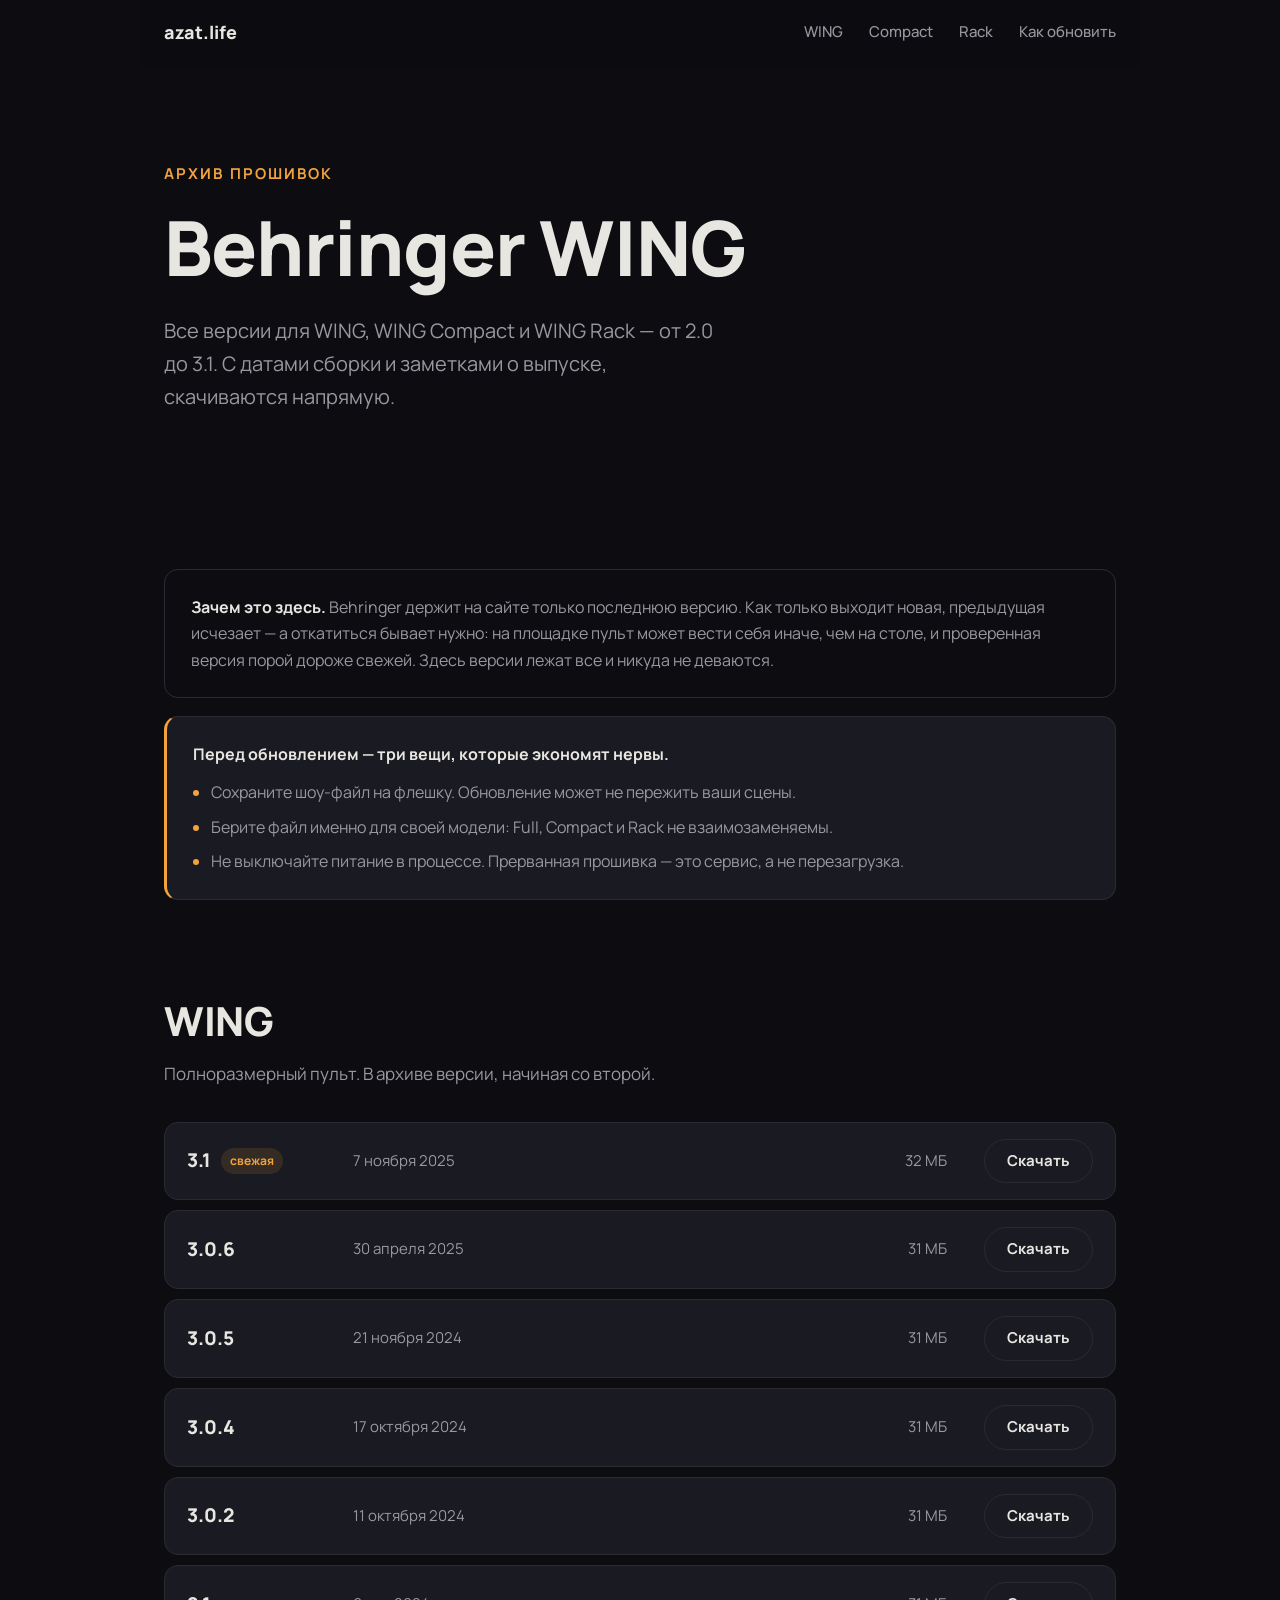
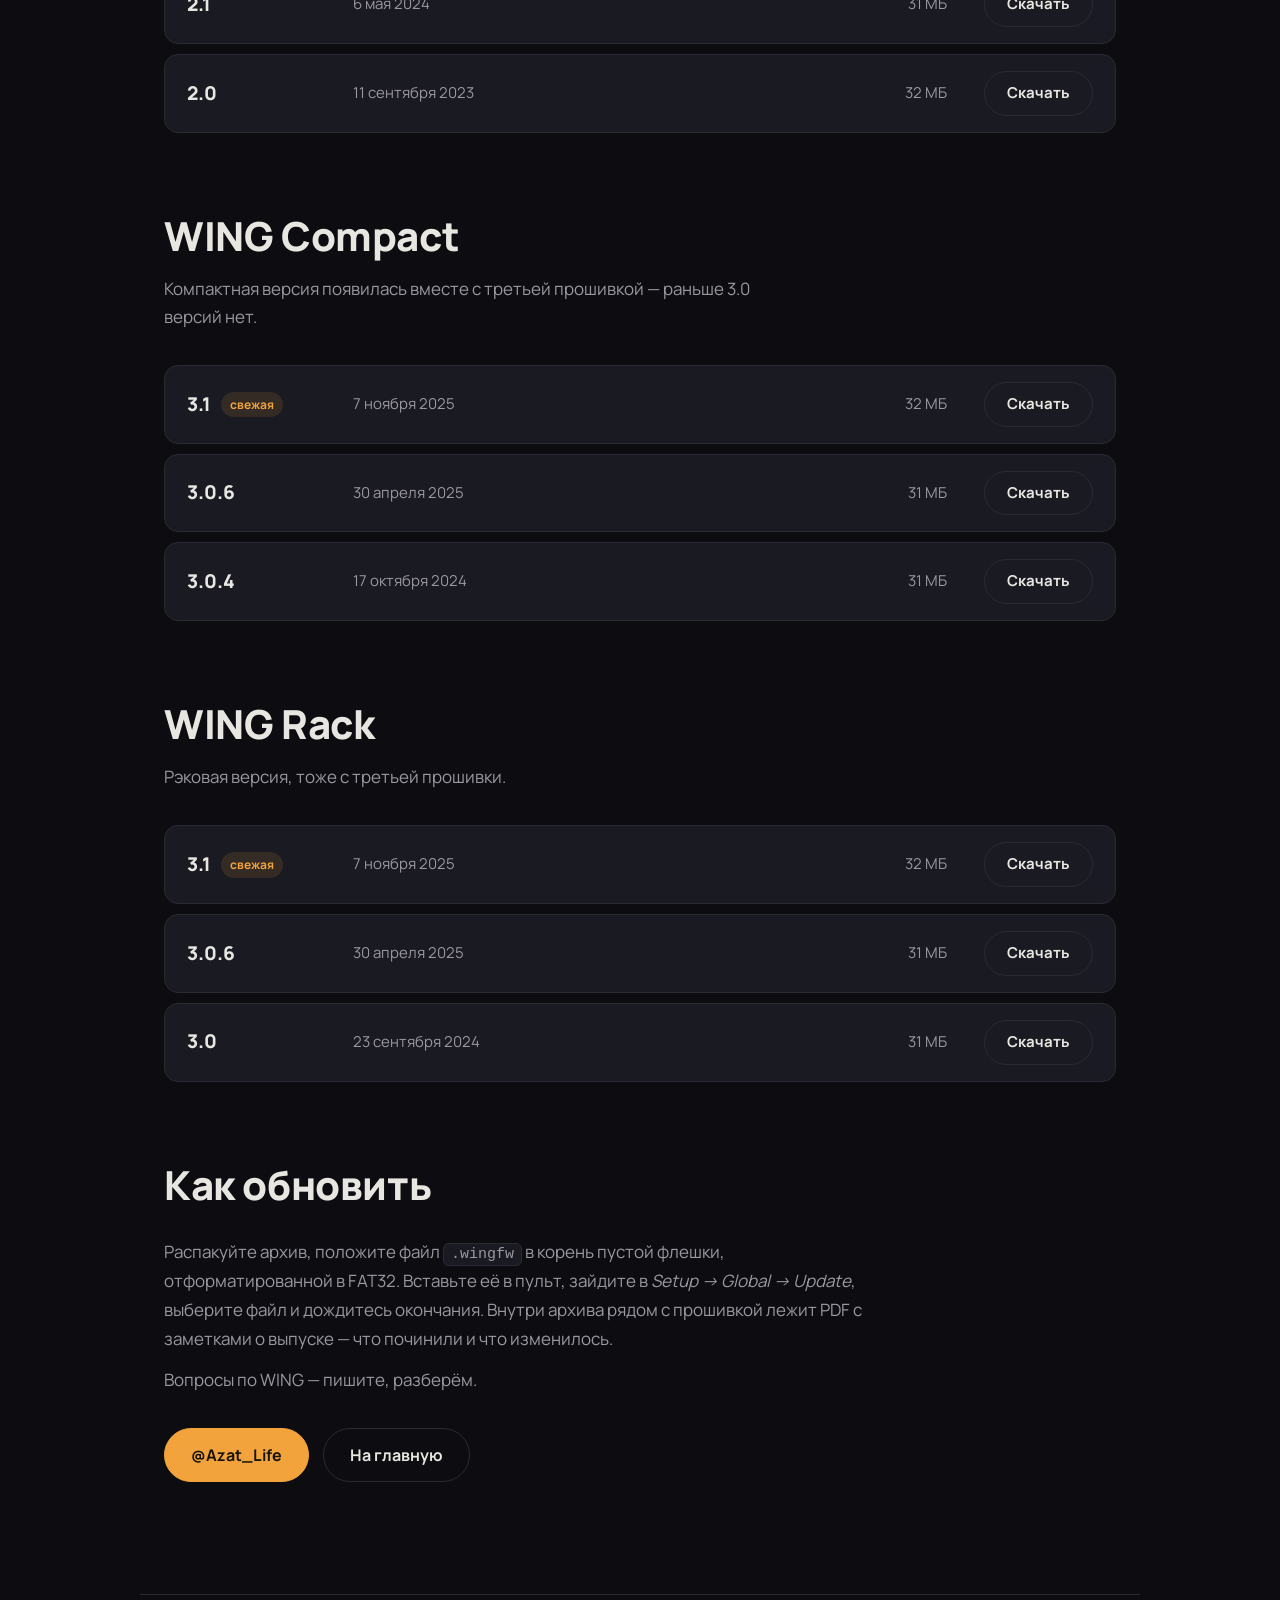
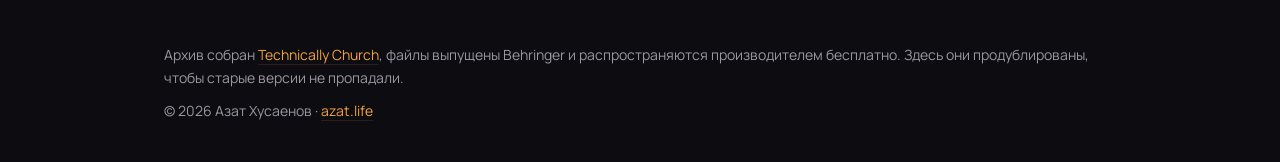
==== behringer-firmware/index.html @ e277f1bf "Архив прошивок Behringer WING на /behringer-firmware/ 13 версий для трёх моделей: WING (2.0-3.1), Co" ====
<!DOCTYPE html>
<html lang="ru">
<head>
  <meta charset="UTF-8">
  <meta name="viewport" content="width=device-width, initial-scale=1.0">
  <title>Прошивки Behringer WING — архив всех версий</title>
  <meta name="description" content="Архив прошивок Behringer WING, WING Compact и WING Rack: все версии от 2.0 до 3.1 с датами сборки и заметками о выпуске. Скачать напрямую.">
  <meta property="og:title" content="Прошивки Behringer WING — архив всех версий">
  <meta property="og:description" content="WING, Compact и Rack: версии от 2.0 до 3.1 в одном месте.">
  <meta property="og:url" content="https://azat.life/behringer-firmware/">
  <meta property="og:type" content="website">
  <link rel="icon" href="data:image/svg+xml,%3Csvg xmlns='http://www.w3.org/2000/svg' viewBox='0 0 64 64'%3E%3Crect width='64' height='64' rx='14' fill='%23101014'/%3E%3Ccircle cx='32' cy='30' r='13' fill='%23f2a33c'/%3E%3Crect x='14' y='48' width='36' height='5' rx='2.5' fill='%23f2a33c'/%3E%3C/svg%3E">
  <link rel="preconnect" href="https://fonts.googleapis.com">
  <link rel="preconnect" href="https://fonts.gstatic.com" crossorigin>
  <link href="https://fonts.googleapis.com/css2?family=Manrope:wght@400;500;700;800&display=swap" rel="stylesheet">
  <link rel="stylesheet" href="../css/style.css">
</head>
<body>

  <header class="nav">
    <a class="nav__logo" href="/">azat.life</a>
    <nav class="nav__links">
      <a href="#full">WING</a>
      <a href="#compact">Compact</a>
      <a href="#rack">Rack</a>
      <a class="nav__minor" href="#howto">Как обновить</a>
    </nav>
  </header>

  <main>

    <section class="hero hero--page">
      <div class="hero__text">
        <p class="hero__kicker">Архив прошивок</p>
        <h1>Behringer WING</h1>
        <p class="hero__lead">
          Все версии для WING, WING Compact и WING Rack — от 2.0 до 3.1.
          С датами сборки и заметками о выпуске, скачиваются напрямую.
        </p>
      </div>
    </section>

    <section class="section">
      <div class="notice">
        <p>
          <strong>Зачем это здесь.</strong> Behringer держит на сайте только последнюю версию.
          Как только выходит новая, предыдущая исчезает — а откатиться бывает нужно:
          на площадке пульт может вести себя иначе, чем на столе, и проверенная версия
          порой дороже свежей. Здесь версии лежат все и никуда не деваются.
        </p>
      </div>

      <div class="warn">
        <p><strong>Перед обновлением — три вещи, которые экономят нервы.</strong></p>
        <ul>
          <li>Сохраните шоу-файл на флешку. Обновление может не пережить ваши сцены.</li>
          <li>Берите файл именно для своей модели: Full, Compact и Rack не взаимозаменяемы.</li>
          <li>Не выключайте питание в процессе. Прерванная прошивка — это сервис, а не перезагрузка.</li>
        </ul>
      </div>
    </section>

    <section class="section" id="full">
      <h2>WING</h2>
      <p class="section__intro">Полноразмерный пульт. В архиве версии, начиная со второй.</p>
      <ul class="fw">
        <li class="fw__row">
          <span class="fw__ver">3.1 <span class="fw__badge">свежая</span></span>
          <span class="fw__date">7 ноября 2025</span>
          <span class="fw__size">32 МБ</span>
          <a class="fw__get" href="files/Behringer_WING-FULL-Firmware_V3-1.zip">Скачать</a>
        </li>
        <li class="fw__row">
          <span class="fw__ver">3.0.6</span>
          <span class="fw__date">30 апреля 2025</span>
          <span class="fw__size">31 МБ</span>
          <a class="fw__get" href="files/Behringer_WING-FULL_Firmware_V3-0-6-27.zip">Скачать</a>
        </li>
        <li class="fw__row">
          <span class="fw__ver">3.0.5</span>
          <span class="fw__date">21 ноября 2024</span>
          <span class="fw__size">31 МБ</span>
          <a class="fw__get" href="files/Behringer_WING_Firmware_V3-0-5.zip">Скачать</a>
        </li>
        <li class="fw__row">
          <span class="fw__ver">3.0.4</span>
          <span class="fw__date">17 октября 2024</span>
          <span class="fw__size">31 МБ</span>
          <a class="fw__get" href="files/Behringer_WING_Firmware_V3-0-4.zip">Скачать</a>
        </li>
        <li class="fw__row">
          <span class="fw__ver">3.0.2</span>
          <span class="fw__date">11 октября 2024</span>
          <span class="fw__size">31 МБ</span>
          <a class="fw__get" href="files/Behringer_WING_Firmware_V3-0-2.zip">Скачать</a>
        </li>
        <li class="fw__row">
          <span class="fw__ver">2.1</span>
          <span class="fw__date">6 мая 2024</span>
          <span class="fw__size">31 МБ</span>
          <a class="fw__get" href="files/Behringer_WING_Firmware_V2-1.zip">Скачать</a>
        </li>
        <li class="fw__row">
          <span class="fw__ver">2.0</span>
          <span class="fw__date">11 сентября 2023</span>
          <span class="fw__size">32 МБ</span>
          <a class="fw__get" href="files/Behringer_WING_Firmware_V2-0.zip">Скачать</a>
        </li>
      </ul>
    </section>

    <section class="section" id="compact">
      <h2>WING Compact</h2>
      <p class="section__intro">Компактная версия появилась вместе с третьей прошивкой — раньше 3.0 версий нет.</p>
      <ul class="fw">
        <li class="fw__row">
          <span class="fw__ver">3.1 <span class="fw__badge">свежая</span></span>
          <span class="fw__date">7 ноября 2025</span>
          <span class="fw__size">32 МБ</span>
          <a class="fw__get" href="files/Behringer_WING-COM-Firmware_V3-1.zip">Скачать</a>
        </li>
        <li class="fw__row">
          <span class="fw__ver">3.0.6</span>
          <span class="fw__date">30 апреля 2025</span>
          <span class="fw__size">31 МБ</span>
          <a class="fw__get" href="files/Behringer_WING-COMPACT_Firmware_V3-0-6-27.zip">Скачать</a>
        </li>
        <li class="fw__row">
          <span class="fw__ver">3.0.4</span>
          <span class="fw__date">17 октября 2024</span>
          <span class="fw__size">31 МБ</span>
          <a class="fw__get" href="files/Behringer_WING-COMPACT_Firmware_V3-0-4.zip">Скачать</a>
        </li>
      </ul>
    </section>

    <section class="section" id="rack">
      <h2>WING Rack</h2>
      <p class="section__intro">Рэковая версия, тоже с третьей прошивки.</p>
      <ul class="fw">
        <li class="fw__row">
          <span class="fw__ver">3.1 <span class="fw__badge">свежая</span></span>
          <span class="fw__date">7 ноября 2025</span>
          <span class="fw__size">32 МБ</span>
          <a class="fw__get" href="files/Behringer_WING-RACK-Firmware_V3-1.zip">Скачать</a>
        </li>
        <li class="fw__row">
          <span class="fw__ver">3.0.6</span>
          <span class="fw__date">30 апреля 2025</span>
          <span class="fw__size">31 МБ</span>
          <a class="fw__get" href="files/Behringer_WING-RACK_Firmware_V3-0-6-27.zip">Скачать</a>
        </li>
        <li class="fw__row">
          <span class="fw__ver">3.0</span>
          <span class="fw__date">23 сентября 2024</span>
          <span class="fw__size">31 МБ</span>
          <a class="fw__get" href="files/Behringer_WING-RACK_Firmware_V3-0.zip">Скачать</a>
        </li>
      </ul>
    </section>

    <section class="section section--contact" id="howto">
      <h2>Как обновить</h2>
      <p class="fw__how">
        Распакуйте архив, положите файл <code>.wingfw</code> в корень пустой флешки,
        отформатированной в FAT32. Вставьте её в пульт, зайдите в <em>Setup → Global → Update</em>,
        выберите файл и дождитесь окончания. Внутри архива рядом с прошивкой лежит PDF
        с заметками о выпуске — что починили и что изменилось.
      </p>
      <p class="section__intro">
        Вопросы по WING — пишите, разберём.
      </p>
      <div class="contact__actions">
        <a class="btn btn--primary" href="https://t.me/Azat_Life" target="_blank" rel="noopener">@Azat_Life</a>
        <a class="btn" href="/">На главную</a>
      </div>
    </section>

  </main>

  <footer class="footer">
    <p>
      Архив собран <a href="https://technicallychurch.com/behringer-wing-firmware-downloads/" target="_blank" rel="noopener">Technically&nbsp;Church</a>,
      файлы выпущены Behringer и распространяются производителем бесплатно.
      Здесь они продублированы, чтобы старые версии не пропадали.
    </p>
    <p>© 2026 Азат Хусаенов · <a href="/">azat.life</a></p>
  </footer>

</body>
</html>
---- css/style.css ----
/* ============================================================
   azat.life — одностраничник
   Тёмная тема, акцент — янтарь сценического света
   ============================================================ */

:root {
  --bg: #0d0d11;
  --bg-raised: #16161c;
  --bg-card: #1a1a22;
  --border: #2a2a33;
  --text: #e8e6e1;
  --text-dim: #9a97a0;
  --accent: #f2a33c;
  --accent-soft: rgba(242, 163, 60, 0.12);
  --max-width: 1000px;
  --radius: 14px;
}

* {
  margin: 0;
  padding: 0;
  box-sizing: border-box;
}

html {
  scroll-behavior: smooth;
  scroll-padding-top: 72px;
}

body {
  background: var(--bg);
  color: var(--text);
  font-family: "Manrope", -apple-system, BlinkMacSystemFont, "Segoe UI", Roboto, sans-serif;
  font-size: 17px;
  line-height: 1.65;
  -webkit-font-smoothing: antialiased;
}

h1, h2, h3 {
  font-weight: 800;
  line-height: 1.15;
  letter-spacing: -0.01em;
}

a {
  color: var(--accent);
  text-decoration: none;
}

ul, ol {
  list-style: none;
}

/* ---------- Навигация ---------- */

.nav {
  position: sticky;
  top: 0;
  z-index: 10;
  display: flex;
  align-items: center;
  justify-content: space-between;
  max-width: var(--max-width);
  margin: 0 auto;
  padding: 18px 24px;
  backdrop-filter: blur(12px);
  background: rgba(13, 13, 17, 0.8);
}

.nav__logo {
  font-weight: 800;
  font-size: 18px;
  color: var(--text);
}

.nav__links {
  display: flex;
  gap: 26px;
}

.nav__links a {
  color: var(--text-dim);
  font-size: 15px;
  font-weight: 500;
  transition: color 0.2s;
}

.nav__links a:hover {
  color: var(--text);
}

/* ---------- Hero ---------- */

.hero {
  max-width: var(--max-width);
  margin: 0 auto;
  padding: 96px 24px 72px;
  display: flex;
  align-items: center;
  gap: 56px;
}

.hero__text {
  flex: 1;
}

.hero__photo {
  flex-shrink: 0;
  width: 200px;
  height: 200px;
  object-fit: cover;
  border-radius: 30px;
  border: 1px solid var(--border);
}

.hero__kicker {
  color: var(--accent);
  font-weight: 700;
  font-size: 15px;
  text-transform: uppercase;
  letter-spacing: 0.14em;
  margin-bottom: 18px;
}

.hero h1 {
  font-size: clamp(44px, 8vw, 76px);
  margin-bottom: 22px;
}

.hero__lead {
  max-width: 560px;
  font-size: 20px;
  color: var(--text-dim);
  margin-bottom: 36px;
}

.hero__actions {
  display: flex;
  gap: 14px;
  flex-wrap: wrap;
}

/* ---------- Кнопки ---------- */

.btn {
  display: inline-block;
  padding: 13px 26px;
  border-radius: 999px;
  border: 1px solid var(--border);
  color: var(--text);
  font-weight: 700;
  font-size: 16px;
  transition: border-color 0.2s, background 0.2s, transform 0.15s;
}

.btn:hover {
  border-color: var(--text-dim);
  transform: translateY(-1px);
}

.btn--primary {
  background: var(--accent);
  border-color: var(--accent);
  color: #16130c;
}

.btn--primary:hover {
  border-color: var(--accent);
  filter: brightness(1.08);
}

/* ---------- Принцип ---------- */

.principle {
  border-top: 1px solid var(--border);
  border-bottom: 1px solid var(--border);
  background: var(--bg-raised);
}

.principle blockquote {
  max-width: var(--max-width);
  margin: 0 auto;
  padding: 56px 24px;
  font-size: clamp(20px, 3vw, 26px);
  font-weight: 700;
  line-height: 1.5;
}

/* ---------- Клиенты ---------- */

.clients {
  max-width: var(--max-width);
  margin: 0 auto;
  padding: 56px 24px 8px;
}

.clients__label {
  color: var(--text-dim);
  font-size: 14px;
  text-transform: uppercase;
  letter-spacing: 0.12em;
  margin-bottom: 18px;
}

.clients__logos {
  display: flex;
  flex-wrap: wrap;
  align-items: center;
  gap: 10px 42px;
}

/* все логотипы лежат на холсте одной высоты и отцентрованы внутри него —
   поэтому единая height здесь ставит их на общую линию */
.clients__logos img {
  display: block;
  height: 44px;
  width: auto;
  opacity: 0.5;
  transition: opacity 0.2s;
}

.clients__logos img:hover {
  opacity: 1;
}

.clients__note {
  max-width: 620px;
  margin-top: 26px;
  font-size: 16px;
  color: var(--text-dim);
}

.clients__note a {
  border-bottom: 1px solid var(--accent-soft);
}

.clients__note a:hover {
  border-bottom-color: var(--accent);
}

/* ---------- Секции ---------- */

.section {
  max-width: var(--max-width);
  margin: 0 auto;
  padding: 80px 24px 0;
}

.section h2 {
  font-size: clamp(30px, 4.5vw, 40px);
  margin-bottom: 30px;
}

.section__intro {
  max-width: 620px;
  color: var(--text-dim);
  margin: -14px 0 34px;
}

/* ---------- Карточки ---------- */

.cards {
  display: grid;
  grid-template-columns: repeat(auto-fit, minmax(270px, 1fr));
  gap: 18px;
}

.cards--projects {
  grid-template-columns: repeat(2, 1fr);
}

@media (max-width: 640px) {
  .cards--projects {
    grid-template-columns: 1fr;
  }
}

.card {
  background: var(--bg-card);
  border: 1px solid var(--border);
  border-radius: var(--radius);
  padding: 26px;
  display: flex;
  flex-direction: column;
  gap: 12px;
}

.card h3 {
  font-size: 20px;
}

.card p {
  color: var(--text-dim);
  font-size: 16px;
  flex-grow: 1;
}

.card__tag {
  align-self: flex-start;
  background: var(--accent-soft);
  color: var(--accent);
  font-size: 13px;
  font-weight: 700;
  padding: 5px 12px;
  border-radius: 999px;
}

/* Карточка-ссылка: пока такая одна — CueDeck ведёт на свою страницу.
   Цвет заголовка возвращаем, иначе он наследует акцент от <a>. */
.card--link {
  color: var(--text);
  transition: border-color 0.15s;
}

.card--link:hover {
  border-color: var(--accent);
}

.card--link h3 {
  display: flex;
  align-items: center;
  gap: 9px;
}

.card--link h3::after {
  content: "→";
  color: var(--accent);
  transition: transform 0.15s;
}

.card--link:hover h3::after {
  transform: translateX(4px);
}

/* ---------- Путь ---------- */

/* Лента этапов: слева колонка с годом, справа описание.
   Линия и точка живут в зазоре между колонками — отсюда точные left. */
.timeline {
  max-width: 720px;
  margin-bottom: 48px;
}

.timeline li {
  display: grid;
  grid-template-columns: 96px 1fr;
  column-gap: 30px;
  padding-bottom: 30px;
  position: relative;
}

.timeline li::before {
  content: "";
  position: absolute;
  left: 110px;
  top: 16px;
  bottom: 0;
  width: 2px;
  background: var(--border);
}

.timeline li:last-child {
  padding-bottom: 0;
}

.timeline li:last-child::before {
  display: none;
}

.timeline li::after {
  content: "";
  position: absolute;
  left: 105px;
  top: 8px;
  width: 12px;
  height: 12px;
  border-radius: 50%;
  background: var(--accent);
}

.timeline__when {
  color: var(--accent);
  font-size: 16px;
  font-weight: 800;
  line-height: 1.6;
  text-align: right;      /* годы прижаты к ленте — разной длины, но зазор до точки одинаковый */
}

.timeline__what {
  color: var(--text);
  font-size: 17px;
  line-height: 1.6;
}

@media (max-width: 640px) {
  .timeline li {
    grid-template-columns: 1fr;
    row-gap: 4px;
    padding-left: 26px;
    padding-bottom: 26px;
  }

  .timeline li::before {
    left: 5px;
    top: 14px;
  }

  .timeline li::after {
    left: 0;
    top: 6px;
    width: 11px;
    height: 11px;
  }

  /* колонок нет — год стоит над описанием, прижимать его вправо незачем */
  .timeline__when {
    text-align: left;
  }
}

.stories {
  display: grid;
  grid-template-columns: repeat(2, 1fr);
  gap: 18px;
}

.story {
  border-left: 2px solid var(--accent);
  padding: 4px 0 4px 22px;
}

.story h3 {
  font-size: 19px;
  margin-bottom: 10px;
}

.story p {
  color: var(--text-dim);
  font-size: 16px;
}

@media (max-width: 640px) {
  .stories {
    grid-template-columns: 1fr;
    gap: 28px;
  }
}

/* ---------- Записи из Telegram ---------- */

.posts {
  display: grid;
  grid-template-columns: repeat(3, 1fr);
  gap: 18px;
  margin-bottom: 30px;
}

.post {
  display: flex;
  flex-direction: column;
  gap: 10px;
  background: var(--bg-card);
  border: 1px solid var(--border);
  border-radius: var(--radius);
  padding: 24px;
  color: var(--text);
  transition: border-color 0.2s, transform 0.15s;
}

.post:hover {
  border-color: var(--text-dim);
  transform: translateY(-2px);
}

.post__date {
  color: var(--accent);
  font-size: 14px;
  font-weight: 700;
  text-transform: lowercase;
}

.post__text {
  color: var(--text-dim);
  font-size: 16px;
  line-height: 1.6;
}

@media (max-width: 860px) {
  .posts {
    grid-template-columns: 1fr;
  }
}

/* ---------- Миссия ---------- */

.section--mission p {
  max-width: 680px;
  font-size: 19px;
  line-height: 1.7;
}

/* ---------- Контакты ---------- */

.section--contact {
  padding-bottom: 40px;
}

.contact__actions {
  display: flex;
  gap: 14px;
  flex-wrap: wrap;
}

/* ---------- Футер ---------- */

.footer {
  max-width: var(--max-width);
  margin: 0 auto;
  padding: 48px 24px 40px;
  color: var(--text-dim);
  font-size: 14px;
  border-top: 1px solid var(--border);
  margin-top: 72px;
}

/* ---------- Мобильная версия ---------- */

@media (max-width: 640px) {
  .nav__links {
    gap: 18px;
  }

  .nav__links a {
    font-size: 14px;
    white-space: nowrap;
  }

  /* пять пунктов в ширину телефона не влезают: первые разделы всё равно
     идут сразу под шапкой, поэтому на узких экранах оставляем только дальние */
  .nav__minor {
    display: none;
  }

  .hero {
    padding-top: 56px;
    flex-direction: column-reverse;
    align-items: flex-start;
    gap: 28px;
  }

  .hero__photo {
    width: 132px;
    height: 132px;
    border-radius: 22px;
  }

  .clients__list {
    font-size: 17px;
    gap: 8px 22px;
  }

  .section {
    padding-top: 60px;
  }
}

/* ---------- Страница прошивок ---------- */

.hero--page {
  padding-bottom: 40px;
}

.notice,
.warn {
  border: 1px solid var(--border);
  border-radius: var(--radius);
  padding: 24px 26px;
  margin-bottom: 18px;
  color: var(--text-dim);
  font-size: 16px;
}

.notice strong,
.warn strong {
  color: var(--text);
}

.warn {
  border-left: 3px solid var(--accent);
  background: var(--bg-card);
}

.warn ul {
  margin-top: 12px;
  display: grid;
  gap: 8px;
}

.warn li {
  padding-left: 18px;
  position: relative;
}

.warn li::before {
  content: "";
  position: absolute;
  left: 0;
  top: 11px;
  width: 6px;
  height: 6px;
  border-radius: 50%;
  background: var(--accent);
}

/* строка версии: номер — дата — вес — кнопка */
.fw {
  display: grid;
  gap: 10px;
}

.fw__row {
  display: grid;
  grid-template-columns: 150px 1fr 90px 130px;
  align-items: center;
  gap: 16px;
  background: var(--bg-card);
  border: 1px solid var(--border);
  border-radius: var(--radius);
  padding: 16px 22px;
  transition: border-color 0.2s;
}

.fw__row:hover {
  border-color: var(--text-dim);
}

.fw__ver {
  font-size: 19px;
  font-weight: 800;
}

.fw__badge {
  display: inline-block;
  vertical-align: 2px;
  margin-left: 6px;
  background: var(--accent-soft);
  color: var(--accent);
  font-size: 12px;
  font-weight: 700;
  padding: 3px 9px;
  border-radius: 999px;
}

.fw__date,
.fw__size {
  color: var(--text-dim);
  font-size: 15px;
}

.fw__size {
  text-align: right;
}

.fw__get {
  justify-self: end;
  border: 1px solid var(--border);
  border-radius: 999px;
  padding: 9px 22px;
  color: var(--text);
  font-size: 15px;
  font-weight: 700;
  white-space: nowrap;
  transition: background 0.2s, border-color 0.2s, color 0.2s;
}

.fw__get:hover {
  background: var(--accent);
  border-color: var(--accent);
  color: #16130c;
}

.fw__how {
  max-width: 700px;
  color: var(--text-dim);
  font-size: 17px;
  line-height: 1.7;
  margin-bottom: 26px;
}

.fw__how code {
  background: var(--bg-card);
  border: 1px solid var(--border);
  border-radius: 6px;
  padding: 2px 7px;
  font-size: 15px;
}

.footer a {
  border-bottom: 1px solid var(--accent-soft);
}

.footer p + p {
  margin-top: 10px;
}

@media (max-width: 700px) {
  .fw__row {
    grid-template-columns: 1fr auto;
    row-gap: 6px;
    padding: 18px 20px;
  }

  .fw__ver {
    grid-column: 1;
  }

  .fw__date {
    grid-column: 1;
    grid-row: 2;
  }

  /* вес прячем: на телефоне он и так виден в диалоге загрузки */
  .fw__size {
    display: none;
  }

  .fw__get {
    grid-column: 2;
    grid-row: 1 / span 2;
    align-self: center;
  }
}
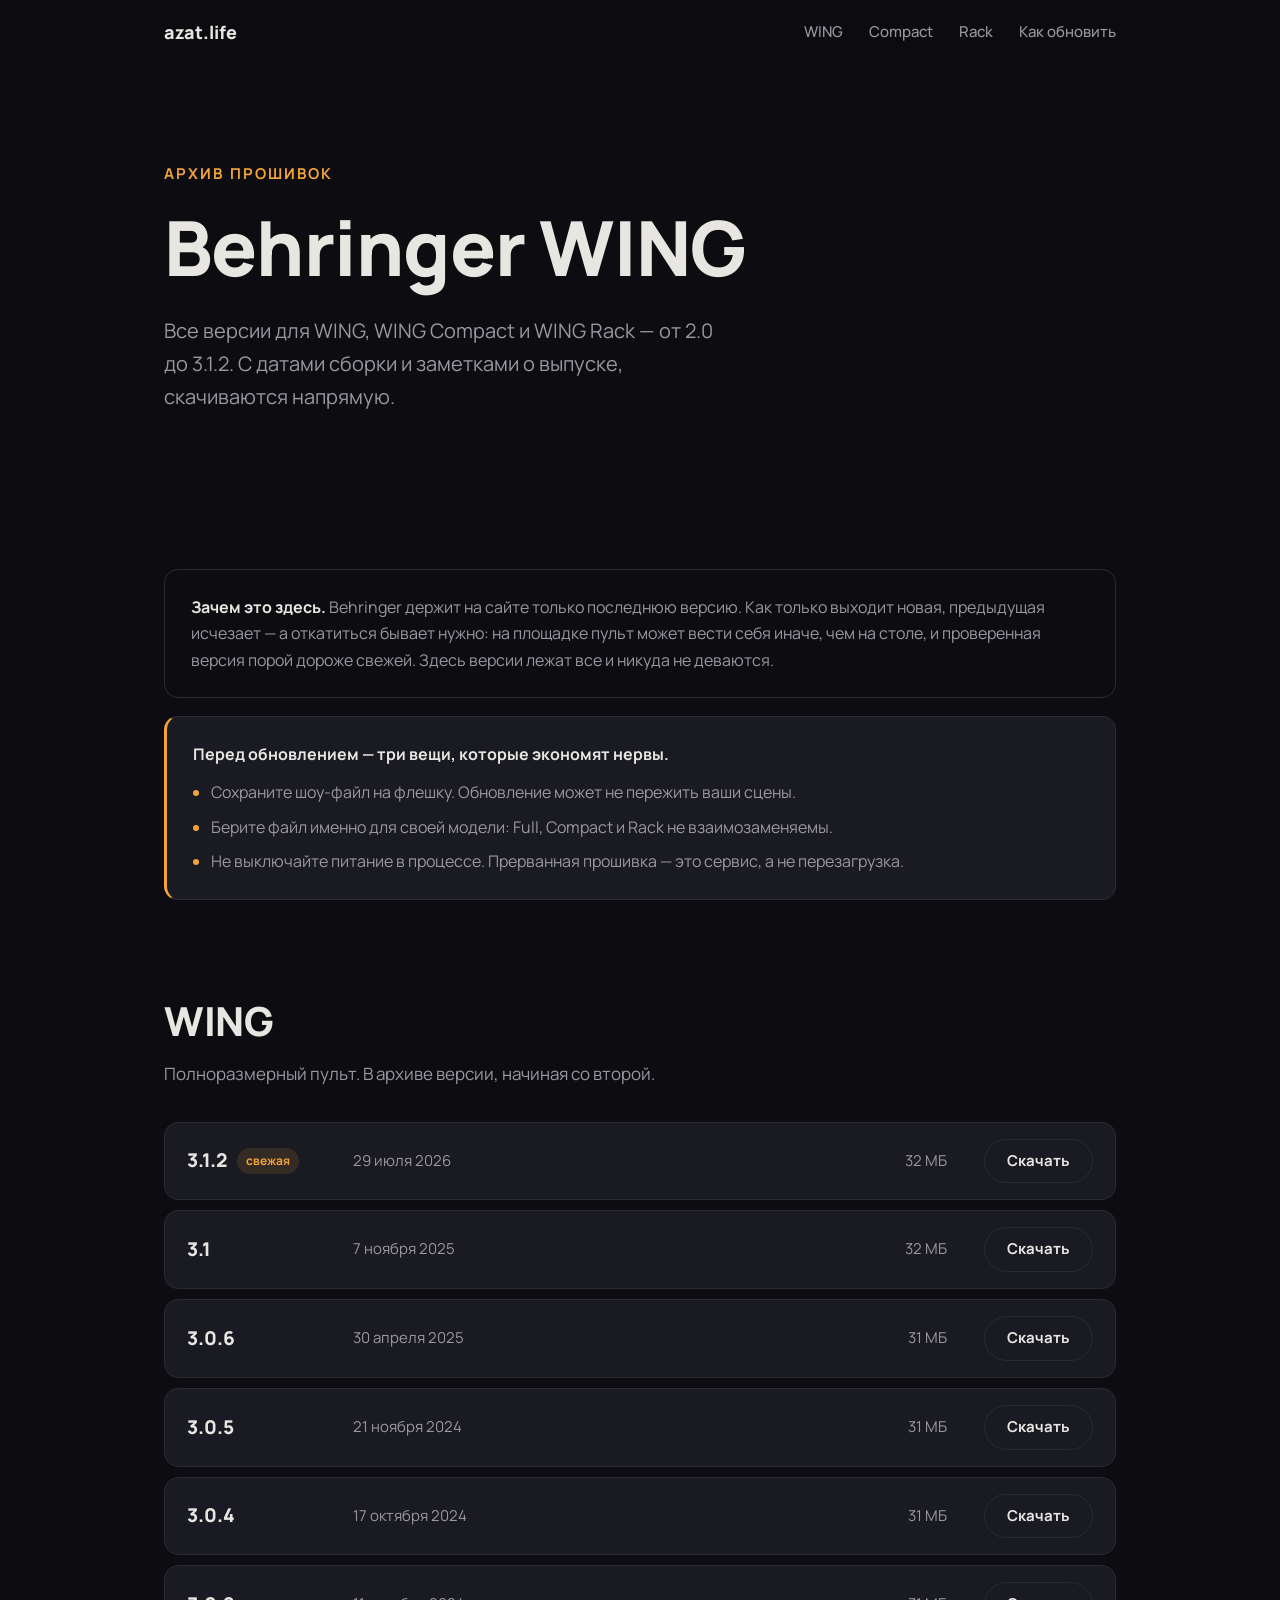
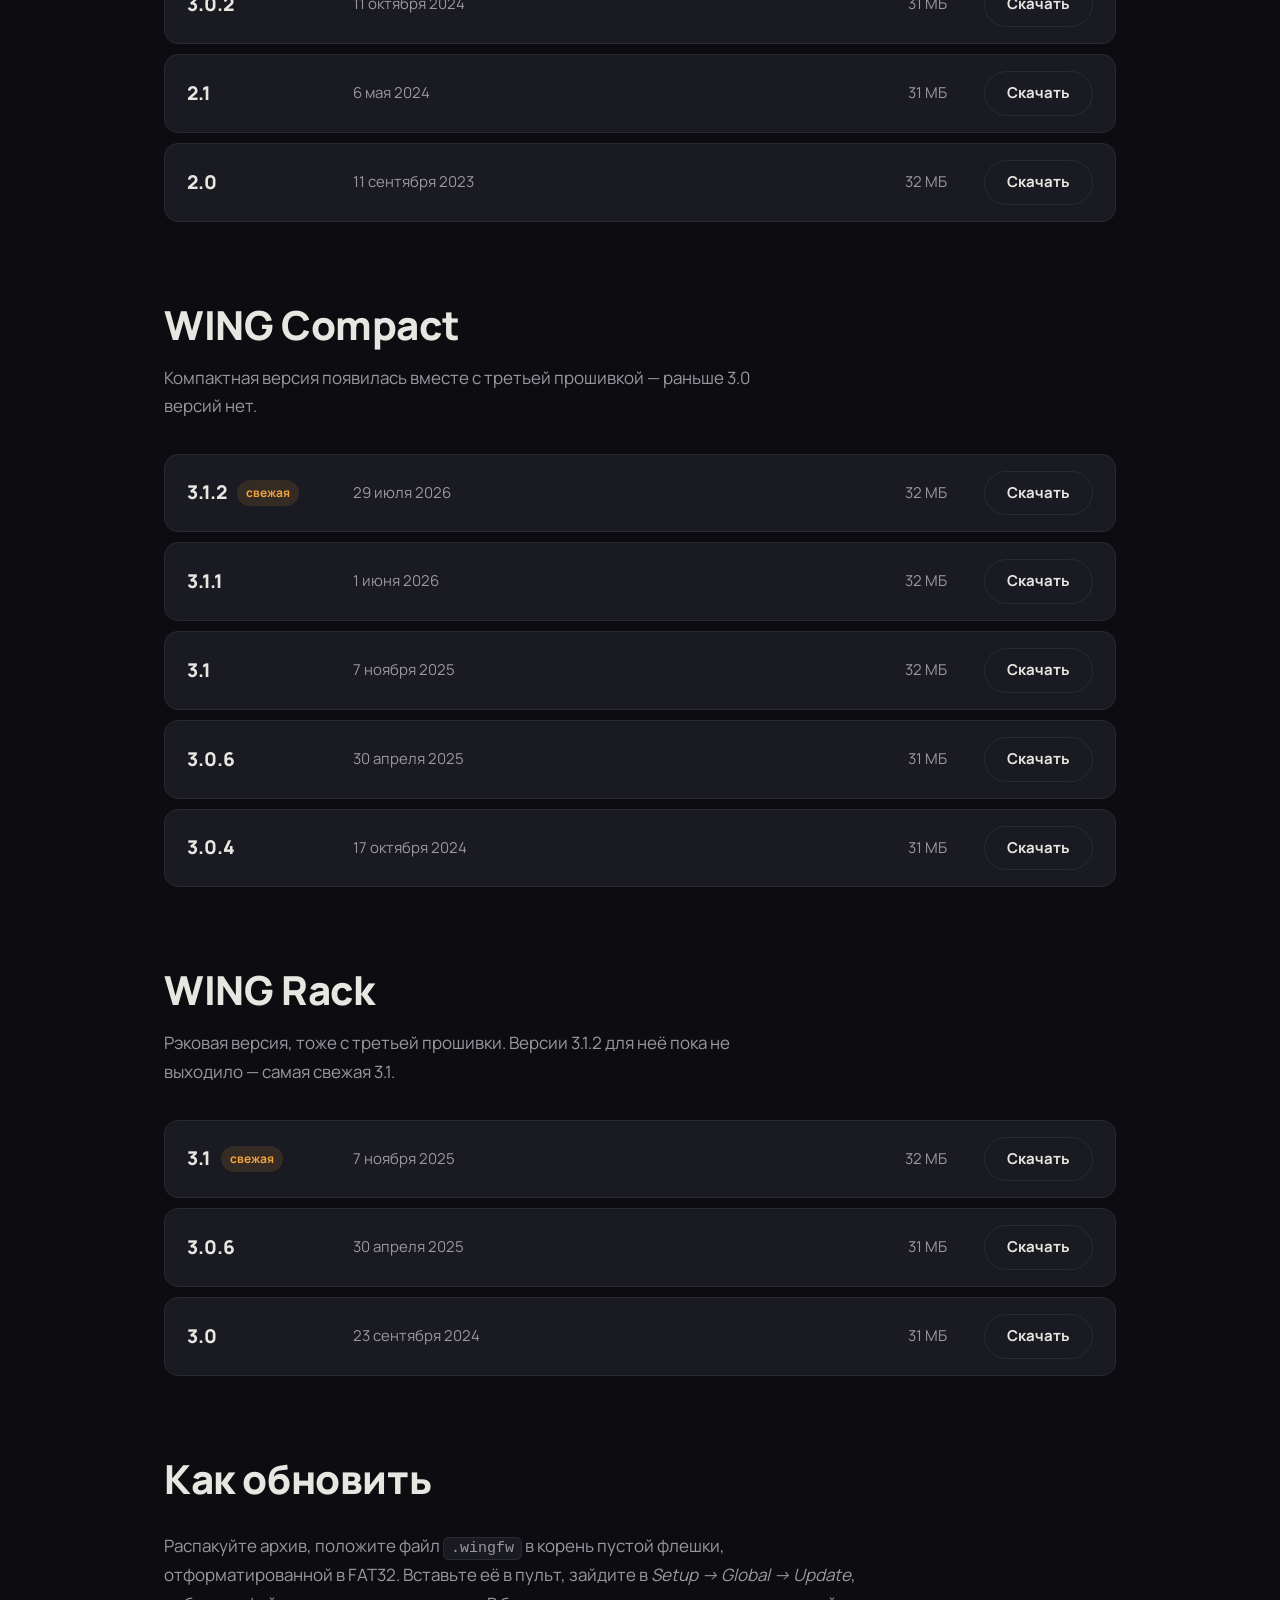
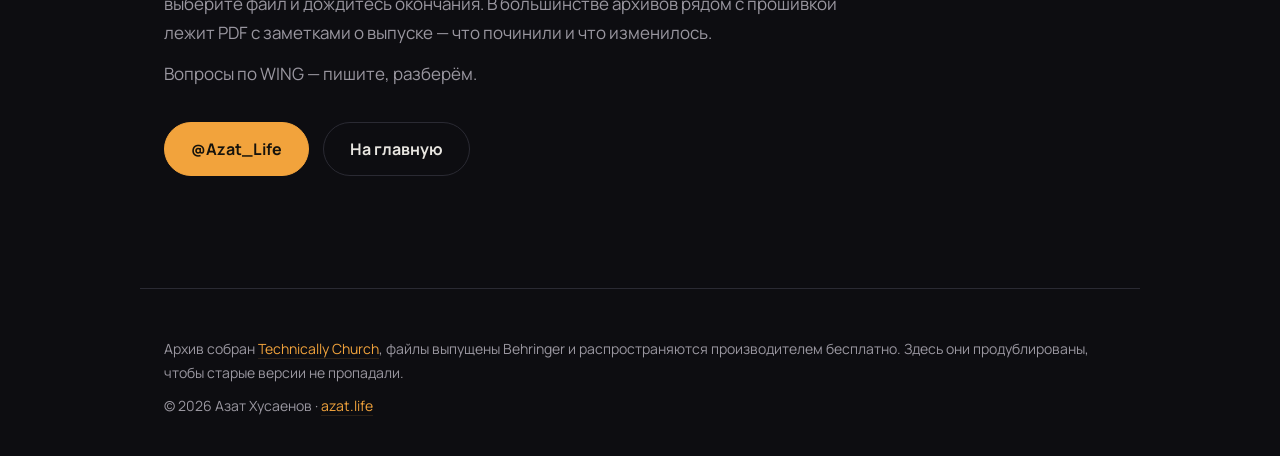
==== commit 9e16f8e9: "Прошивки: добавлены 3.1.2 (Full и Compact) и 3.1.1 (Compact) 3.1.2 от 29 июля 2026 — самая свежая на" ====
--- a/behringer-firmware/index.html
+++ b/behringer-firmware/index.html
@@ -4,11 +4,15 @@
   <meta charset="UTF-8">
   <meta name="viewport" content="width=device-width, initial-scale=1.0">
   <title>Прошивки Behringer WING — архив всех версий</title>
-  <meta name="description" content="Архив прошивок Behringer WING, WING Compact и WING Rack: все версии от 2.0 до 3.1 с датами сборки и заметками о выпуске. Скачать напрямую.">
+  <meta name="description" content="Архив прошивок Behringer WING, WING Compact и WING Rack: все версии от 2.0 до 3.1.2 с датами сборки и заметками о выпуске. Скачать напрямую.">
   <meta property="og:title" content="Прошивки Behringer WING — архив всех версий">
-  <meta property="og:description" content="WING, Compact и Rack: версии от 2.0 до 3.1 в одном месте.">
+  <meta property="og:description" content="WING, Compact и Rack: версии от 2.0 до 3.1.2 в одном месте.">
   <meta property="og:url" content="https://azat.life/behringer-firmware/">
   <meta property="og:type" content="website">
+  <meta property="og:image" content="https://azat.life/generated/wing-firmware-og.jpg">
+  <meta property="og:image:width" content="1200">
+  <meta property="og:image:height" content="675">
+  <meta name="twitter:card" content="summary_large_image">
   <link rel="icon" href="data:image/svg+xml,%3Csvg xmlns='http://www.w3.org/2000/svg' viewBox='0 0 64 64'%3E%3Crect width='64' height='64' rx='14' fill='%23101014'/%3E%3Ccircle cx='32' cy='30' r='13' fill='%23f2a33c'/%3E%3Crect x='14' y='48' width='36' height='5' rx='2.5' fill='%23f2a33c'/%3E%3C/svg%3E">
   <link rel="preconnect" href="https://fonts.googleapis.com">
   <link rel="preconnect" href="https://fonts.gstatic.com" crossorigin>
@@ -34,7 +38,7 @@
         <p class="hero__kicker">Архив прошивок</p>
         <h1>Behringer WING</h1>
         <p class="hero__lead">
-          Все версии для WING, WING Compact и WING Rack — от 2.0 до 3.1.
+          Все версии для WING, WING Compact и WING Rack — от 2.0 до 3.1.2.
           С датами сборки и заметками о выпуске, скачиваются напрямую.
         </p>
       </div>
@@ -65,7 +69,13 @@
       <p class="section__intro">Полноразмерный пульт. В архиве версии, начиная со второй.</p>
       <ul class="fw">
         <li class="fw__row">
-          <span class="fw__ver">3.1 <span class="fw__badge">свежая</span></span>
+          <span class="fw__ver">3.1.2 <span class="fw__badge">свежая</span></span>
+          <span class="fw__date">29 июля 2026</span>
+          <span class="fw__size">32 МБ</span>
+          <a class="fw__get" href="files/wing-fullsize-release-3.1.2-20260729.zip">Скачать</a>
+        </li>
+        <li class="fw__row">
+          <span class="fw__ver">3.1</span>
           <span class="fw__date">7 ноября 2025</span>
           <span class="fw__size">32 МБ</span>
           <a class="fw__get" href="files/Behringer_WING-FULL-Firmware_V3-1.zip">Скачать</a>
@@ -114,7 +124,19 @@
       <p class="section__intro">Компактная версия появилась вместе с третьей прошивкой — раньше 3.0 версий нет.</p>
       <ul class="fw">
         <li class="fw__row">
-          <span class="fw__ver">3.1 <span class="fw__badge">свежая</span></span>
+          <span class="fw__ver">3.1.2 <span class="fw__badge">свежая</span></span>
+          <span class="fw__date">29 июля 2026</span>
+          <span class="fw__size">32 МБ</span>
+          <a class="fw__get" href="files/wing-compact-release-3.1.2-20260729.zip">Скачать</a>
+        </li>
+        <li class="fw__row">
+          <span class="fw__ver">3.1.1</span>
+          <span class="fw__date">1 июня 2026</span>
+          <span class="fw__size">32 МБ</span>
+          <a class="fw__get" href="files/wing-compact-release-3.1.1-20260601.zip">Скачать</a>
+        </li>
+        <li class="fw__row">
+          <span class="fw__ver">3.1</span>
           <span class="fw__date">7 ноября 2025</span>
           <span class="fw__size">32 МБ</span>
           <a class="fw__get" href="files/Behringer_WING-COM-Firmware_V3-1.zip">Скачать</a>
@@ -136,7 +158,7 @@
 
     <section class="section" id="rack">
       <h2>WING Rack</h2>
-      <p class="section__intro">Рэковая версия, тоже с третьей прошивки.</p>
+      <p class="section__intro">Рэковая версия, тоже с третьей прошивки. Версии 3.1.2 для неё пока не выходило — самая свежая 3.1.</p>
       <ul class="fw">
         <li class="fw__row">
           <span class="fw__ver">3.1 <span class="fw__badge">свежая</span></span>
@@ -164,7 +186,7 @@
       <p class="fw__how">
         Распакуйте архив, положите файл <code>.wingfw</code> в корень пустой флешки,
         отформатированной в FAT32. Вставьте её в пульт, зайдите в <em>Setup → Global → Update</em>,
-        выберите файл и дождитесь окончания. Внутри архива рядом с прошивкой лежит PDF
+        выберите файл и дождитесь окончания. В большинстве архивов рядом с прошивкой лежит PDF
         с заметками о выпуске — что починили и что изменилось.
       </p>
       <p class="section__intro">
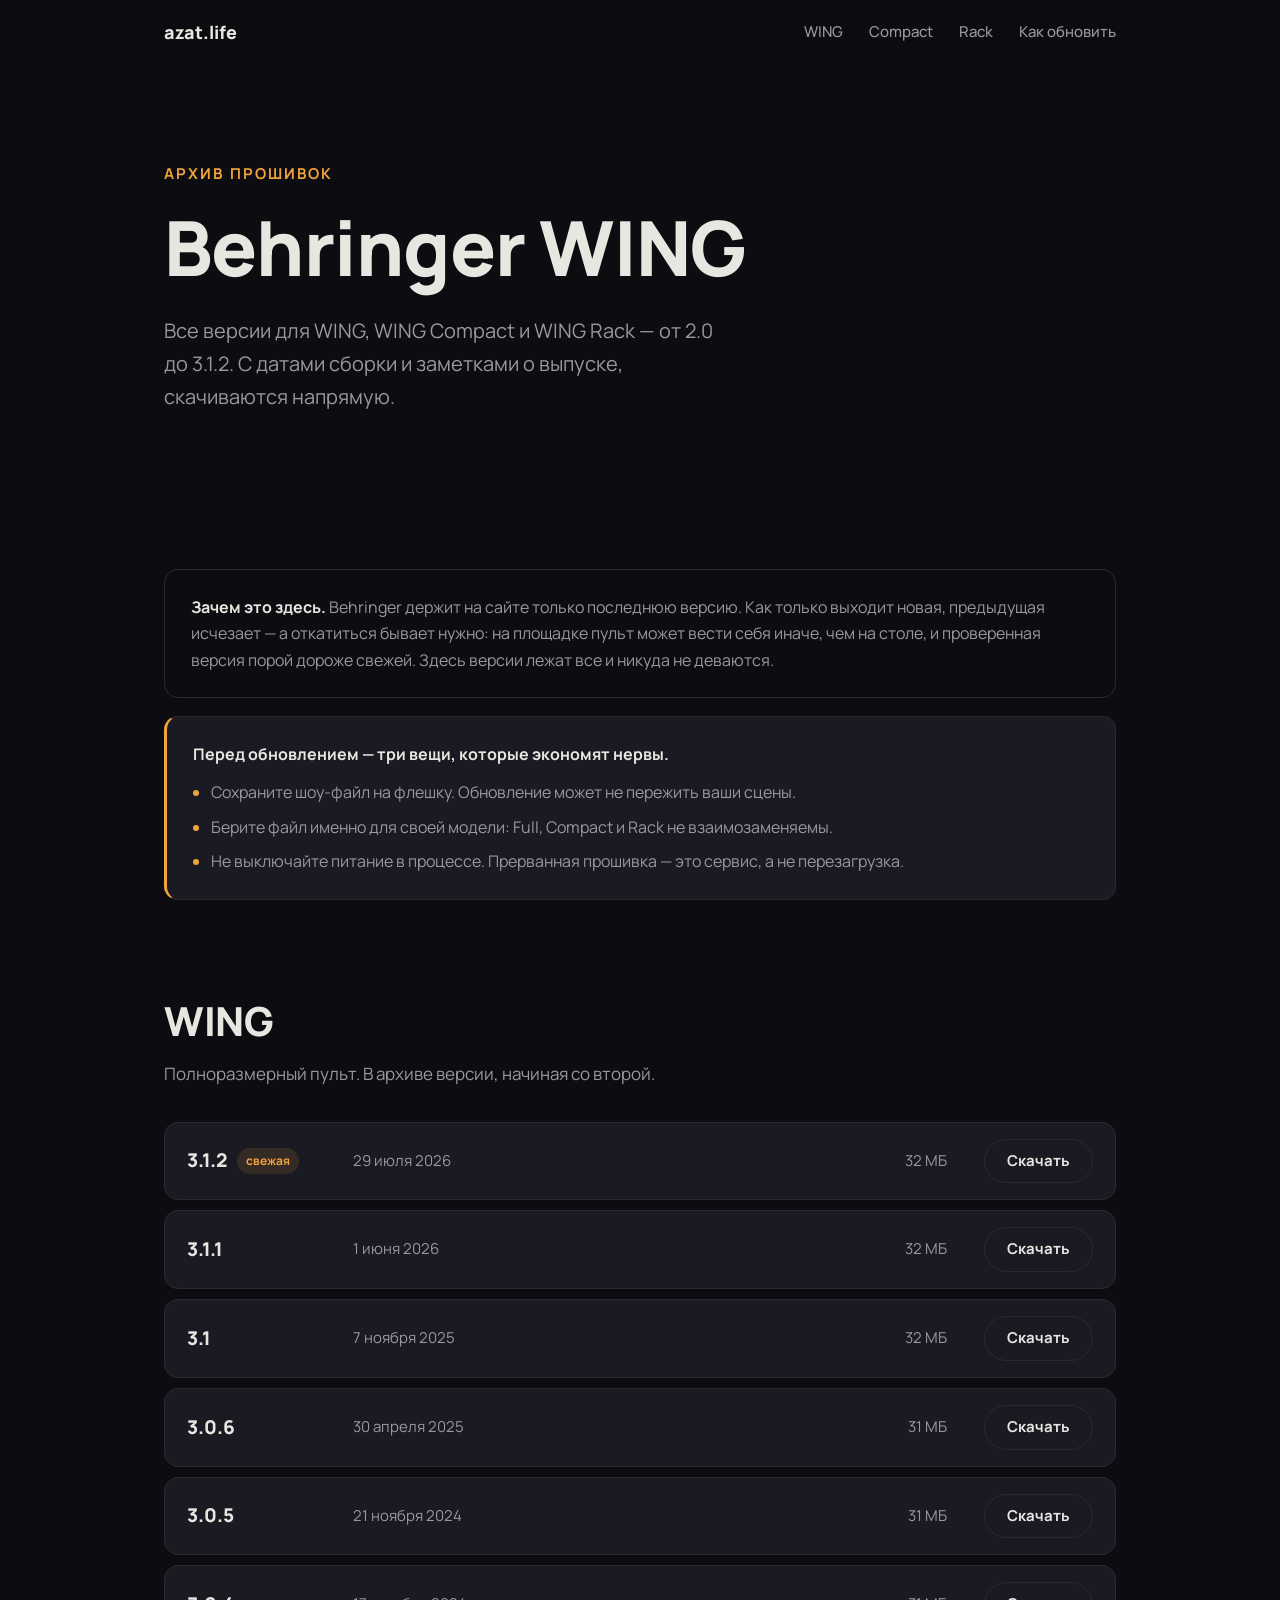
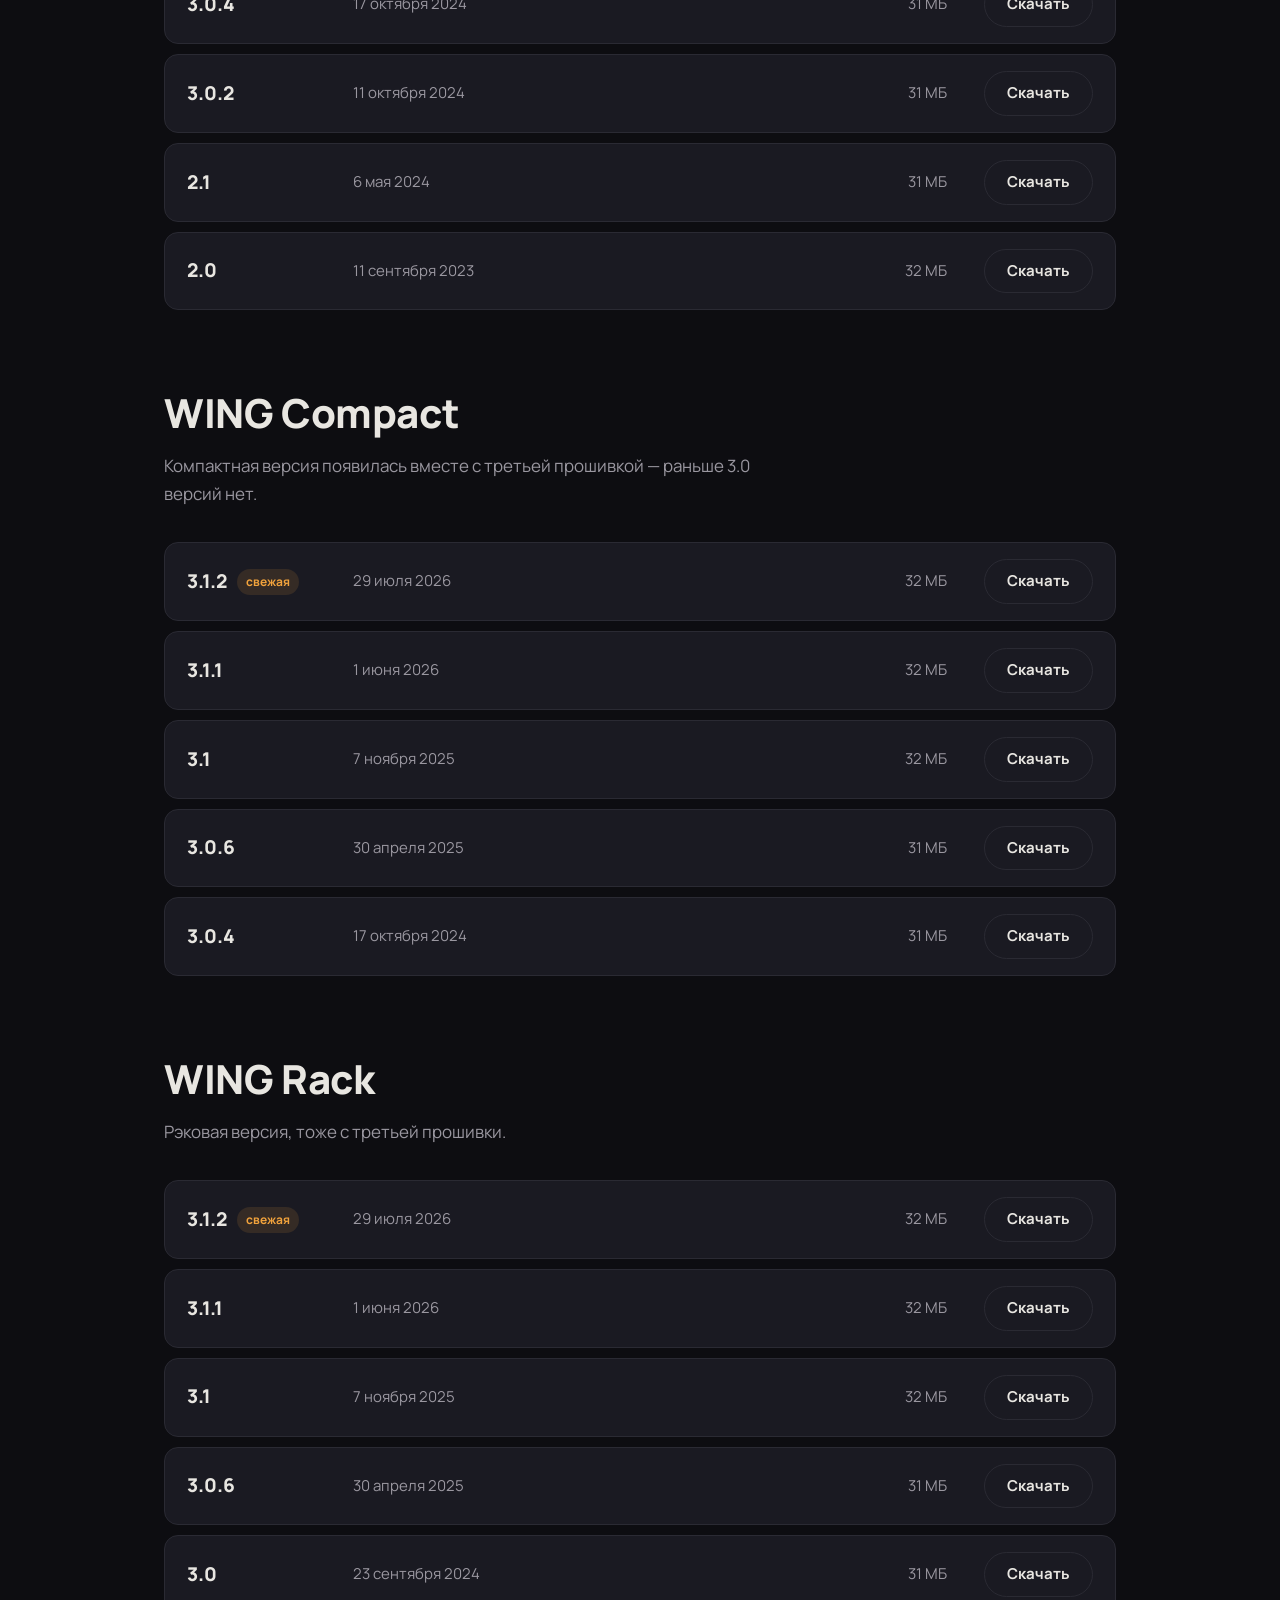
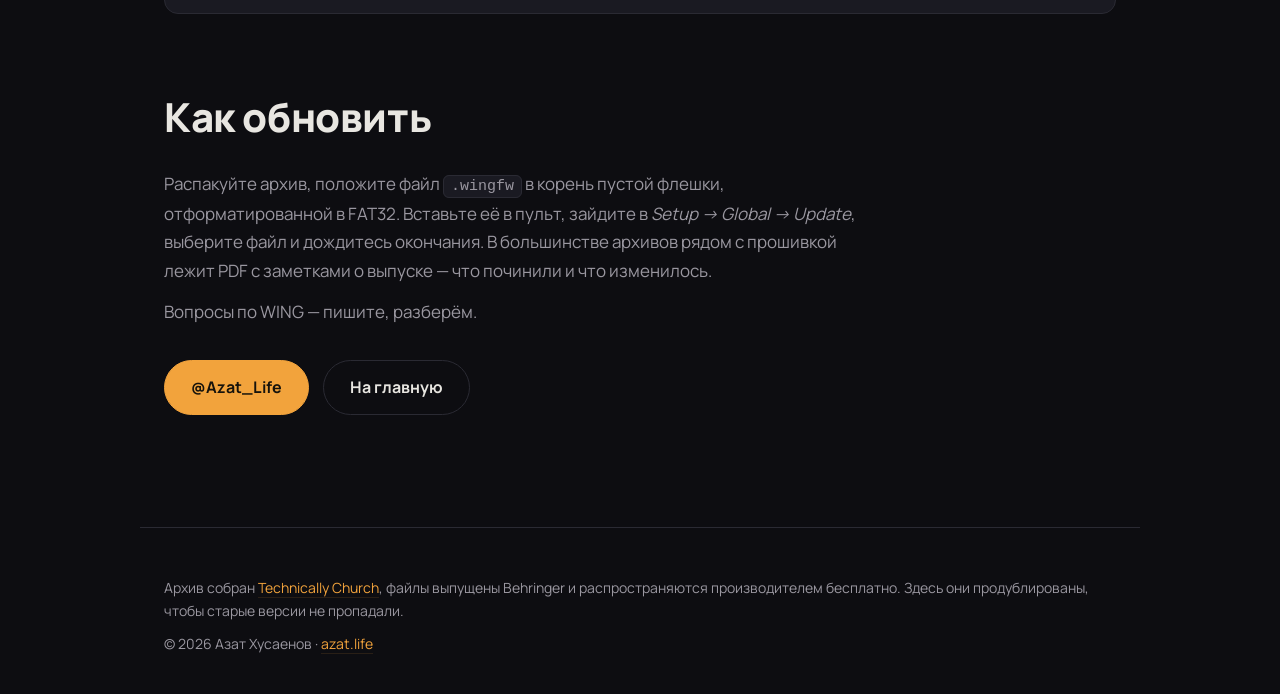
==== commit dc6c2e78: "Прошивки: добавлены Full 3.1.1, Rack 3.1.1 и 3.1.2 Проверка сайта Behringer 17.09.2026: новее 3.1.2 " ====
--- a/behringer-firmware/index.html
+++ b/behringer-firmware/index.html
@@ -75,6 +75,12 @@
           <a class="fw__get" href="files/wing-fullsize-release-3.1.2-20260729.zip">Скачать</a>
         </li>
         <li class="fw__row">
+          <span class="fw__ver">3.1.1</span>
+          <span class="fw__date">1 июня 2026</span>
+          <span class="fw__size">32 МБ</span>
+          <a class="fw__get" href="files/wing-fullsize-release-3.1.1-20260601.zip">Скачать</a>
+        </li>
+        <li class="fw__row">
           <span class="fw__ver">3.1</span>
           <span class="fw__date">7 ноября 2025</span>
           <span class="fw__size">32 МБ</span>
@@ -158,10 +164,22 @@
 
     <section class="section" id="rack">
       <h2>WING Rack</h2>
-      <p class="section__intro">Рэковая версия, тоже с третьей прошивки. Версии 3.1.2 для неё пока не выходило — самая свежая 3.1.</p>
+      <p class="section__intro">Рэковая версия, тоже с третьей прошивки.</p>
       <ul class="fw">
         <li class="fw__row">
-          <span class="fw__ver">3.1 <span class="fw__badge">свежая</span></span>
+          <span class="fw__ver">3.1.2 <span class="fw__badge">свежая</span></span>
+          <span class="fw__date">29 июля 2026</span>
+          <span class="fw__size">32 МБ</span>
+          <a class="fw__get" href="files/wing-rack-release-3.1.2-20260729.zip">Скачать</a>
+        </li>
+        <li class="fw__row">
+          <span class="fw__ver">3.1.1</span>
+          <span class="fw__date">1 июня 2026</span>
+          <span class="fw__size">32 МБ</span>
+          <a class="fw__get" href="files/wing-rack-release-3.1.1-20260601.zip">Скачать</a>
+        </li>
+        <li class="fw__row">
+          <span class="fw__ver">3.1</span>
           <span class="fw__date">7 ноября 2025</span>
           <span class="fw__size">32 МБ</span>
           <a class="fw__get" href="files/Behringer_WING-RACK-Firmware_V3-1.zip">Скачать</a>
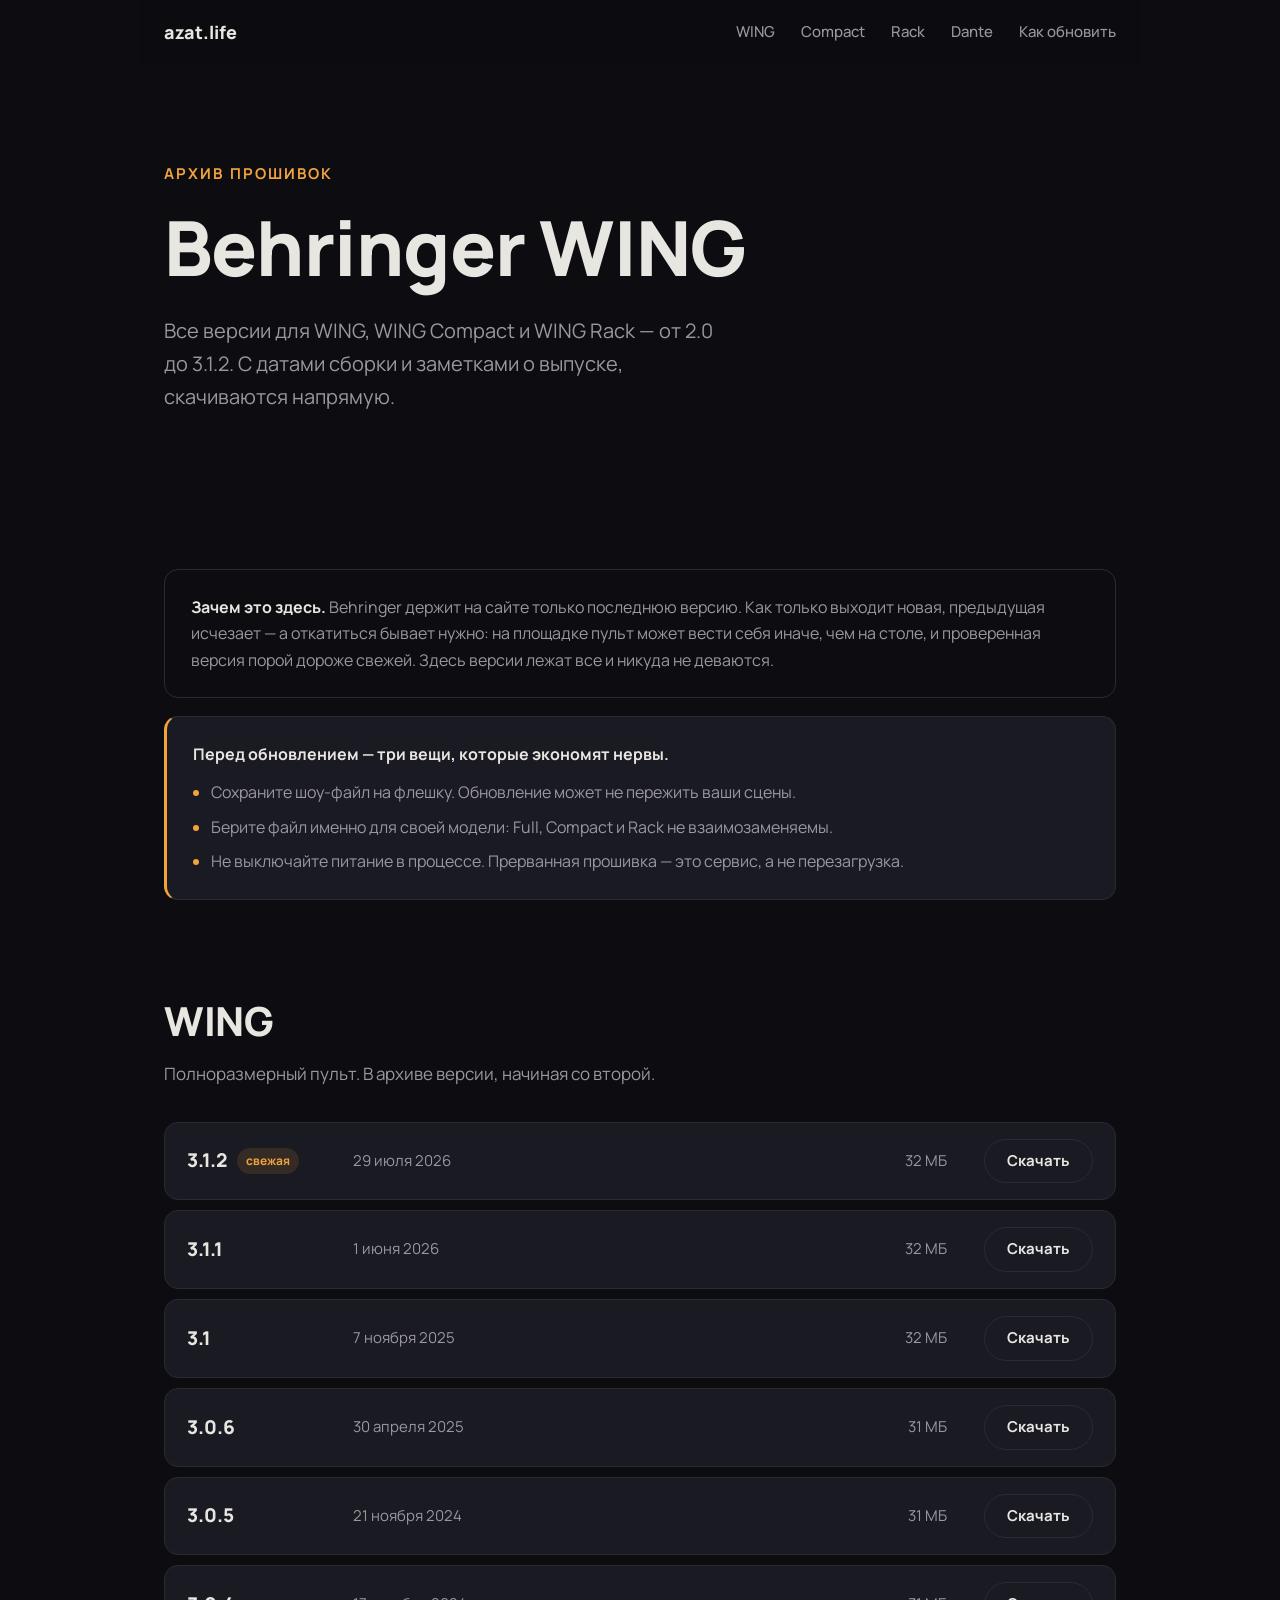
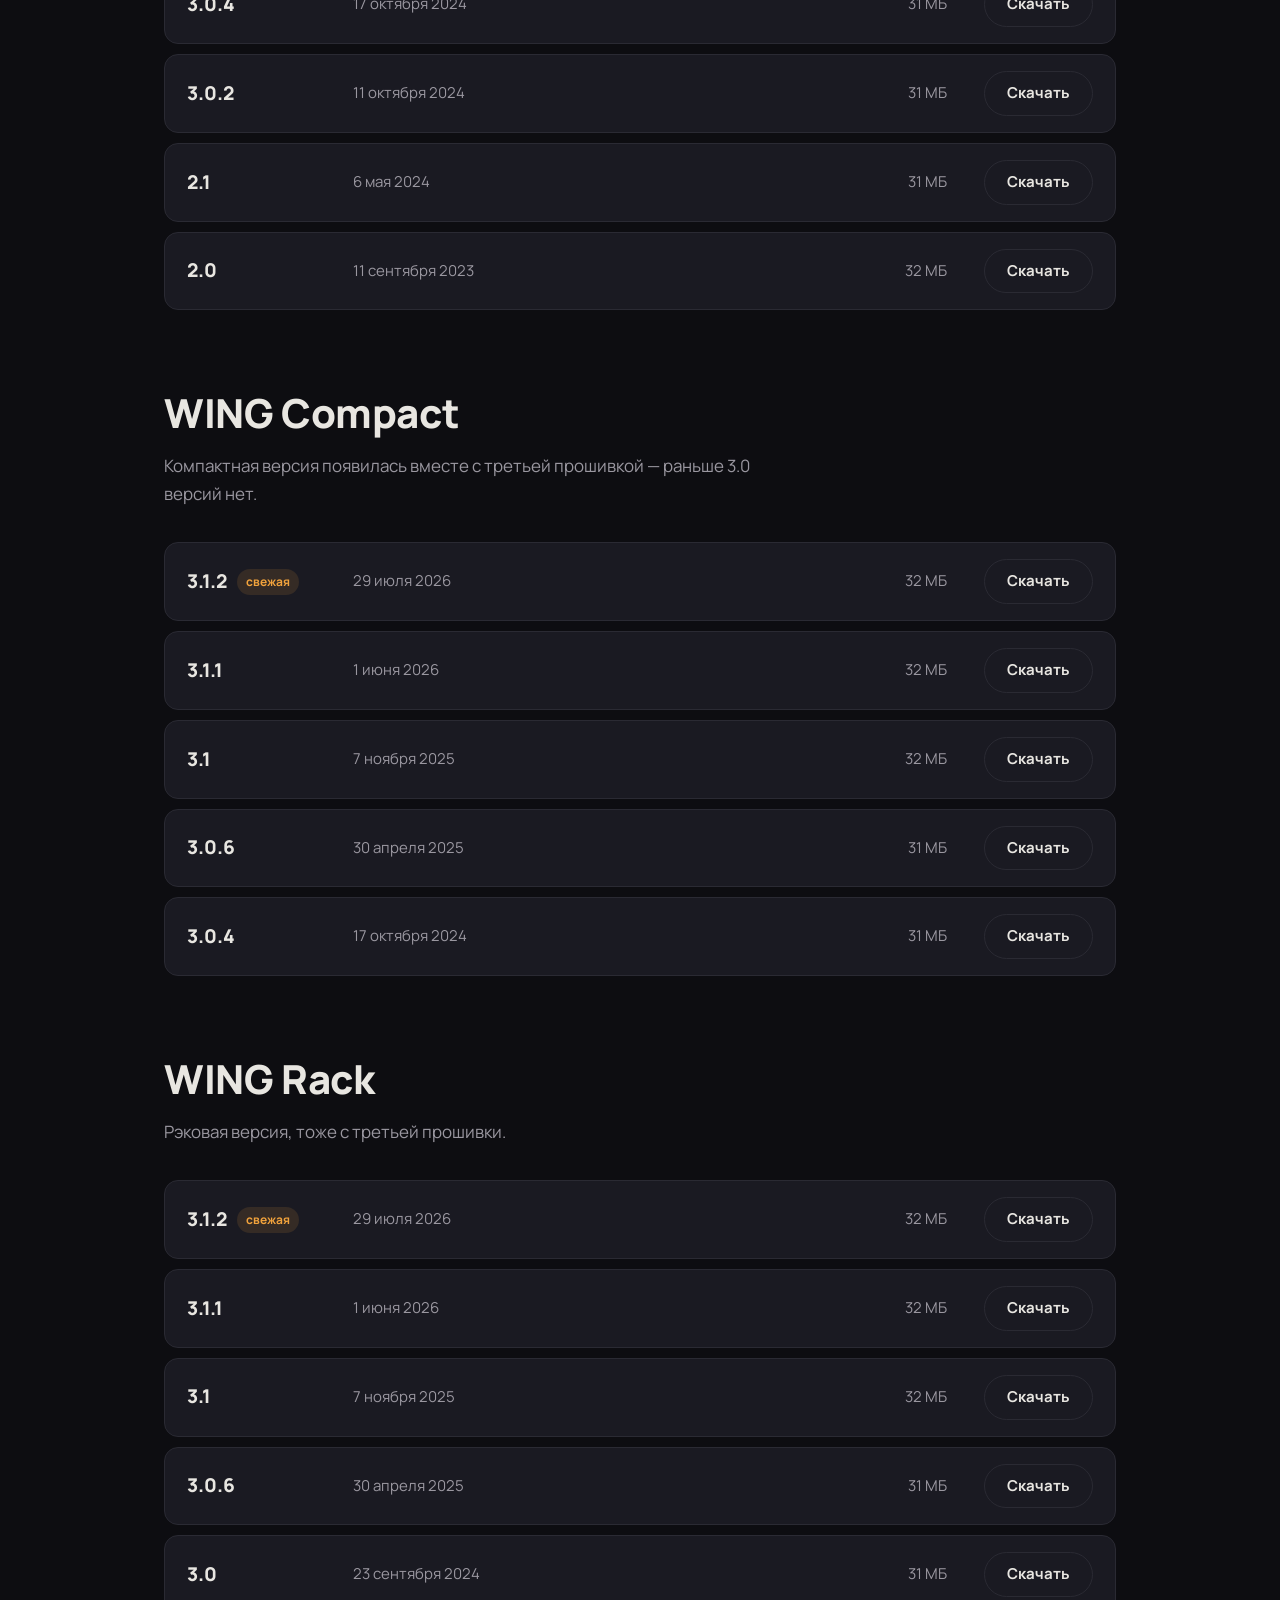
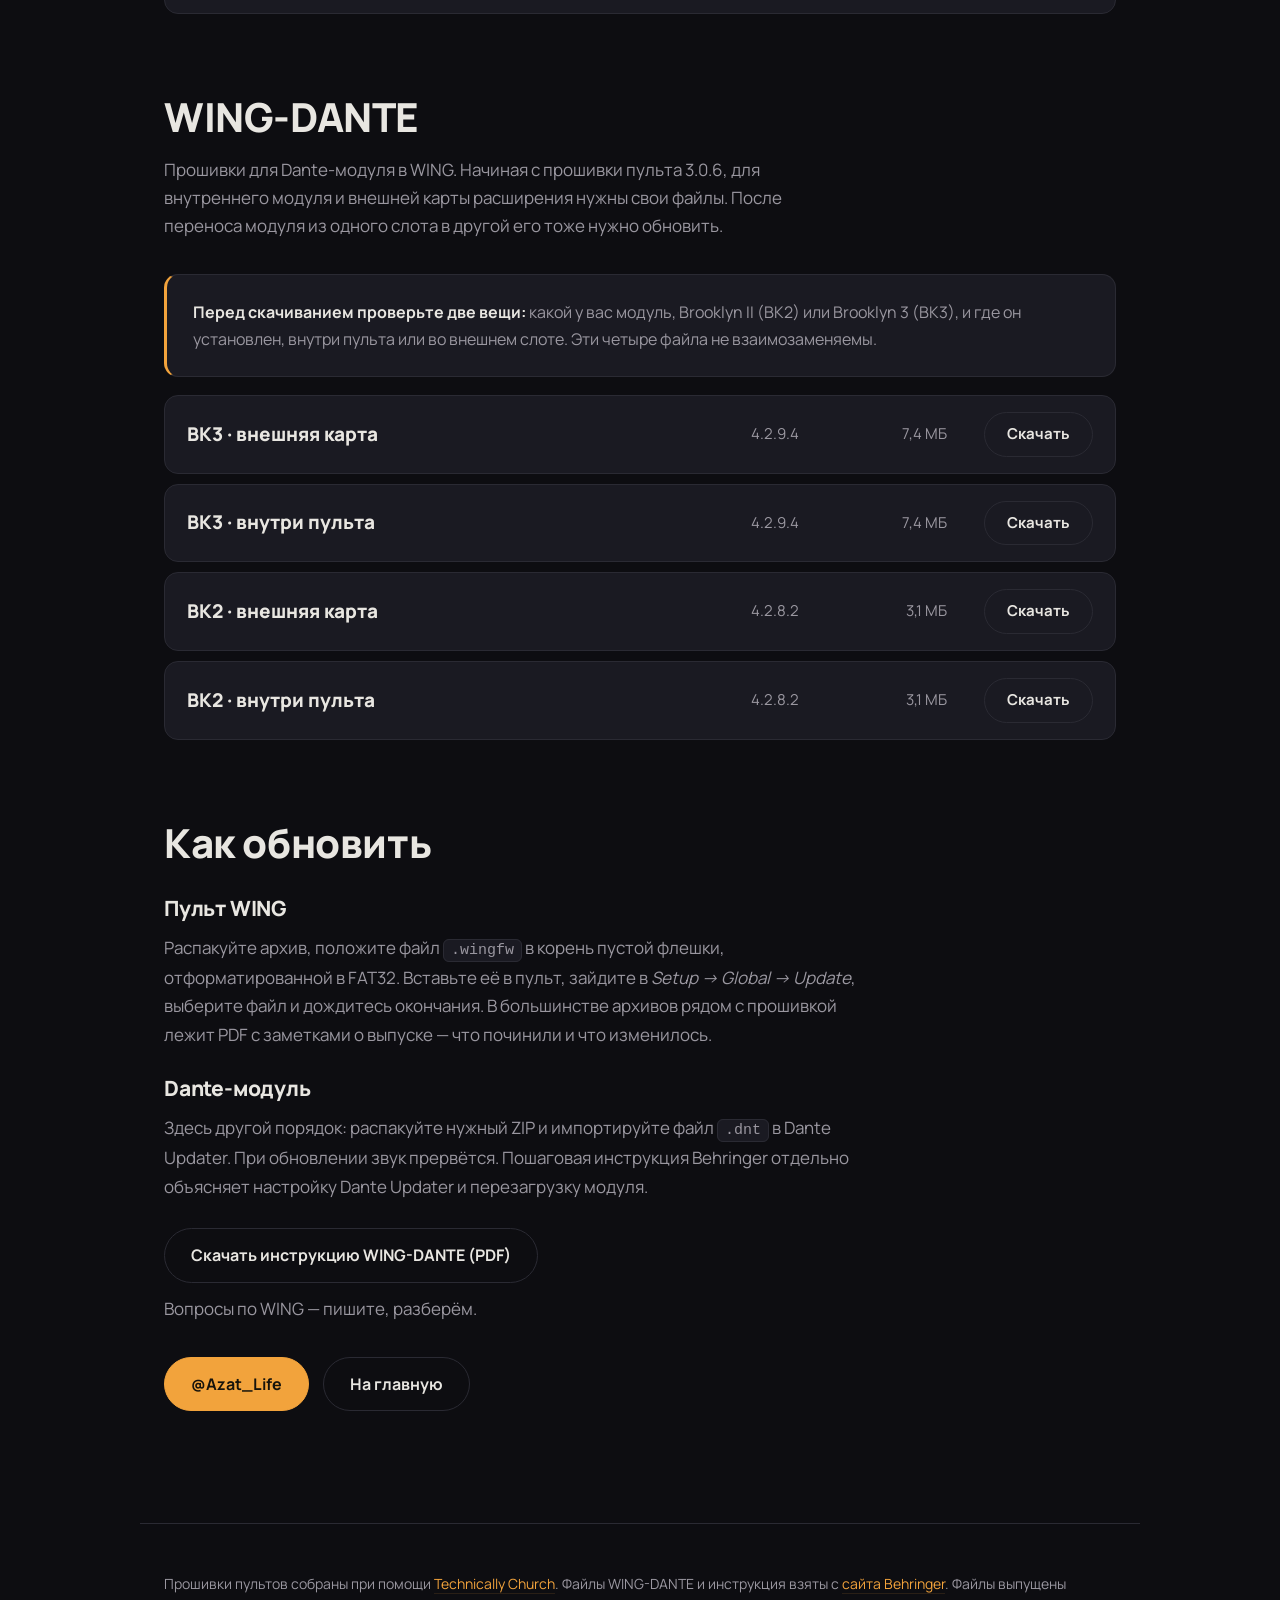
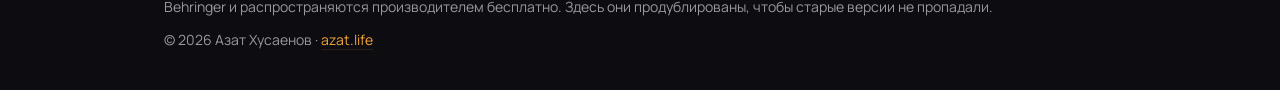
==== commit c8a8f0f4: "WING: прошивки Dante BK2/BK3 и инструкция (для карты и внутреннего модуля)" ====
--- a/behringer-firmware/index.html
+++ b/behringer-firmware/index.html
@@ -27,6 +27,7 @@
       <a href="#full">WING</a>
       <a href="#compact">Compact</a>
       <a href="#rack">Rack</a>
+      <a href="#dante">Dante</a>
       <a class="nav__minor" href="#howto">Как обновить</a>
     </nav>
   </header>
@@ -199,14 +200,64 @@
       </ul>
     </section>
 
+    <section class="section" id="dante">
+      <h2>WING-DANTE</h2>
+      <p class="section__intro">
+        Прошивки для Dante-модуля в WING. Начиная с прошивки пульта 3.0.6,
+        для внутреннего модуля и внешней карты расширения нужны свои файлы.
+        После переноса модуля из одного слота в другой его тоже нужно обновить.
+      </p>
+      <div class="warn">
+        <p><strong>Перед скачиванием проверьте две вещи:</strong> какой у вас модуль,
+          Brooklyn II (BK2) или Brooklyn 3 (BK3), и где он установлен,
+          внутри пульта или во внешнем слоте. Эти четыре файла не взаимозаменяемы.</p>
+      </div>
+      <ul class="fw fw--dante">
+        <li class="fw__row">
+          <span class="fw__ver">BK3 · внешняя карта</span>
+          <span class="fw__date">4.2.9.4</span>
+          <span class="fw__size">7,4 МБ</span>
+          <a class="fw__get" href="files/wing-dante64_B_ext_BK3_4.2.9.4.zip">Скачать</a>
+        </li>
+        <li class="fw__row">
+          <span class="fw__ver">BK3 · внутри пульта</span>
+          <span class="fw__date">4.2.9.4</span>
+          <span class="fw__size">7,4 МБ</span>
+          <a class="fw__get" href="files/wing64x64_B_int_BK3_4.2.9.4.zip">Скачать</a>
+        </li>
+        <li class="fw__row">
+          <span class="fw__ver">BK2 · внешняя карта</span>
+          <span class="fw__date">4.2.8.2</span>
+          <span class="fw__size">3,1 МБ</span>
+          <a class="fw__get" href="files/wing-dante64_B_ext_BK2_4.2.8.2.zip">Скачать</a>
+        </li>
+        <li class="fw__row">
+          <span class="fw__ver">BK2 · внутри пульта</span>
+          <span class="fw__date">4.2.8.2</span>
+          <span class="fw__size">3,1 МБ</span>
+          <a class="fw__get" href="files/wing64x64_B_int_BK2_4.2.8.2.zip">Скачать</a>
+        </li>
+      </ul>
+    </section>
+
     <section class="section section--contact" id="howto">
       <h2>Как обновить</h2>
+      <h3>Пульт WING</h3>
       <p class="fw__how">
         Распакуйте архив, положите файл <code>.wingfw</code> в корень пустой флешки,
         отформатированной в FAT32. Вставьте её в пульт, зайдите в <em>Setup → Global → Update</em>,
         выберите файл и дождитесь окончания. В большинстве архивов рядом с прошивкой лежит PDF
         с заметками о выпуске — что починили и что изменилось.
       </p>
+      <h3>Dante-модуль</h3>
+      <p class="fw__how">
+        Здесь другой порядок: распакуйте нужный ZIP и импортируйте файл <code>.dnt</code>
+        в Dante Updater. При обновлении звук прервётся. Пошаговая инструкция Behringer
+        отдельно объясняет настройку Dante Updater и перезагрузку модуля.
+      </p>
+      <p class="fw__how">
+        <a class="btn" href="files/BE_0606-ADL_WING-DANTE_Update-Instructions_2025-07-23.pdf">Скачать инструкцию WING-DANTE (PDF)</a>
+      </p>
       <p class="section__intro">
         Вопросы по WING — пишите, разберём.
       </p>
@@ -220,8 +271,9 @@
 
   <footer class="footer">
     <p>
-      Архив собран <a href="https://technicallychurch.com/behringer-wing-firmware-downloads/" target="_blank" rel="noopener">Technically&nbsp;Church</a>,
-      файлы выпущены Behringer и распространяются производителем бесплатно.
+      Прошивки пультов собраны при помощи <a href="https://technicallychurch.com/behringer-wing-firmware-downloads/" target="_blank" rel="noopener">Technically&nbsp;Church</a>.
+      Файлы WING-DANTE и инструкция взяты с <a href="https://www.behringer.com/en/products/0606-ADL" target="_blank" rel="noopener">сайта Behringer</a>.
+      Файлы выпущены Behringer и распространяются производителем бесплатно.
       Здесь они продублированы, чтобы старые версии не пропадали.
     </p>
     <p>© 2026 Азат Хусаенов · <a href="/">azat.life</a></p>
--- a/css/style.css
+++ b/css/style.css
@@ -634,6 +634,10 @@
   border-color: var(--text-dim);
 }
 
+.fw--dante .fw__row {
+  grid-template-columns: minmax(190px, 1fr) 90px 90px 130px;
+}
+
 .fw__ver {
   font-size: 19px;
   font-weight: 800;
@@ -687,6 +691,11 @@
   margin-bottom: 26px;
 }
 
+.section--contact h3 {
+  font-size: 21px;
+  margin-bottom: 14px;
+}
+
 .fw__how code {
   background: var(--bg-card);
   border: 1px solid var(--border);
@@ -710,6 +719,10 @@
     padding: 18px 20px;
   }
 
+  .fw--dante .fw__row {
+    grid-template-columns: 1fr auto;
+  }
+
   .fw__ver {
     grid-column: 1;
   }
@@ -730,3 +743,10 @@
     align-self: center;
   }
 }
+
+@media (max-width: 400px) {
+  .nav__links a[href="#compact"],
+  .nav__links a[href="#rack"] {
+    display: none;
+  }
+}
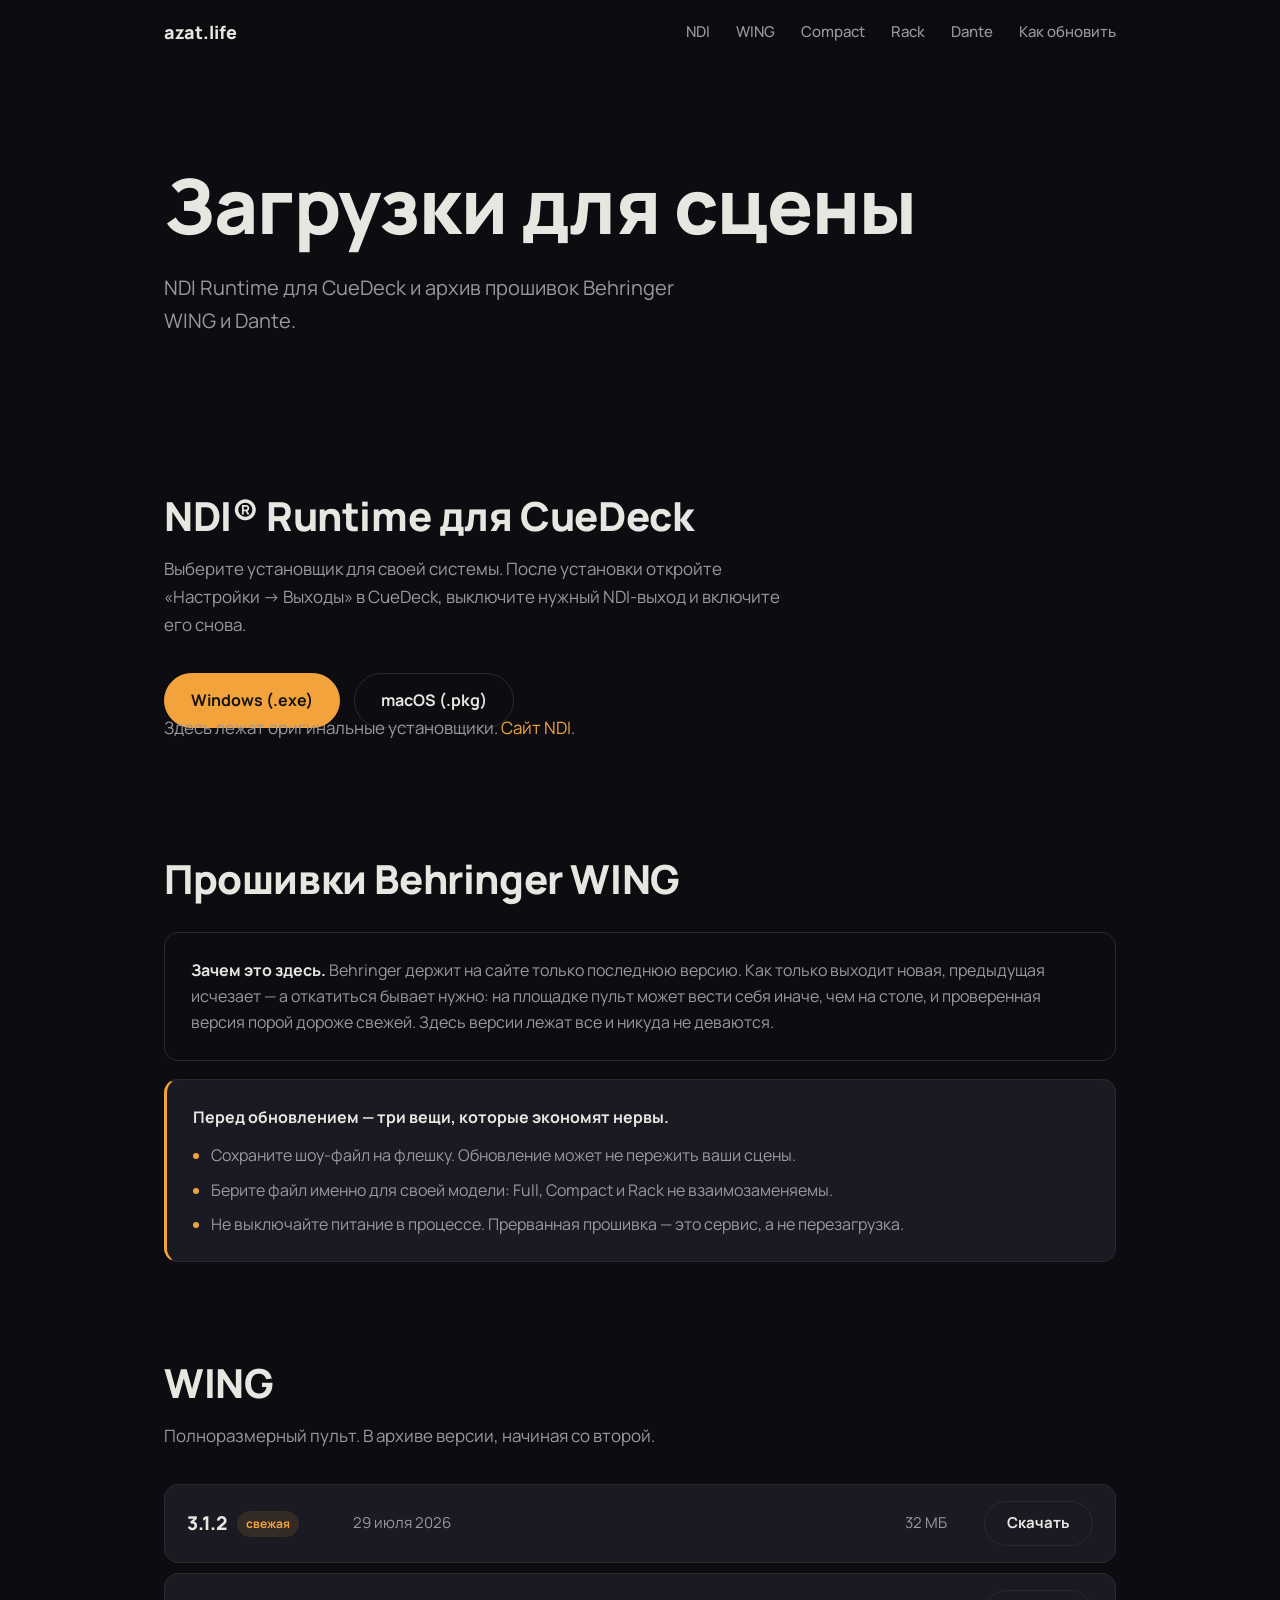
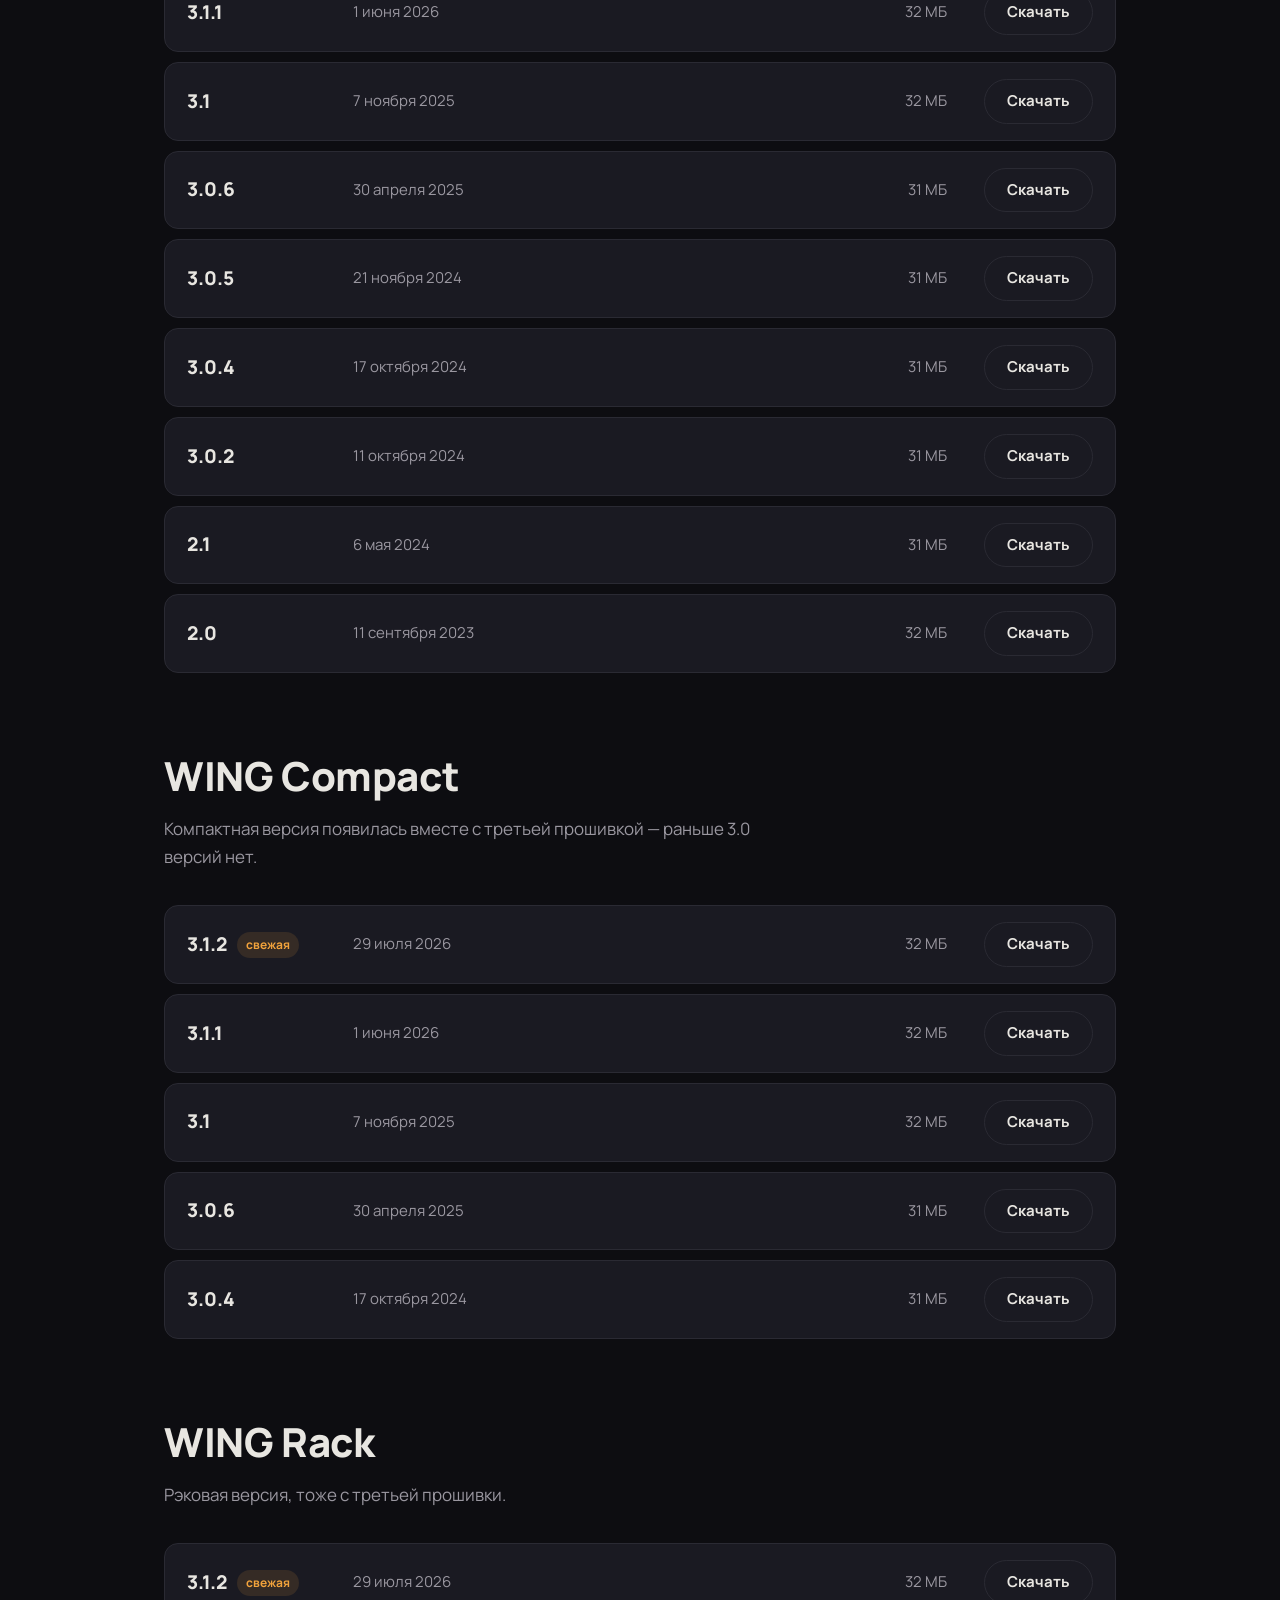
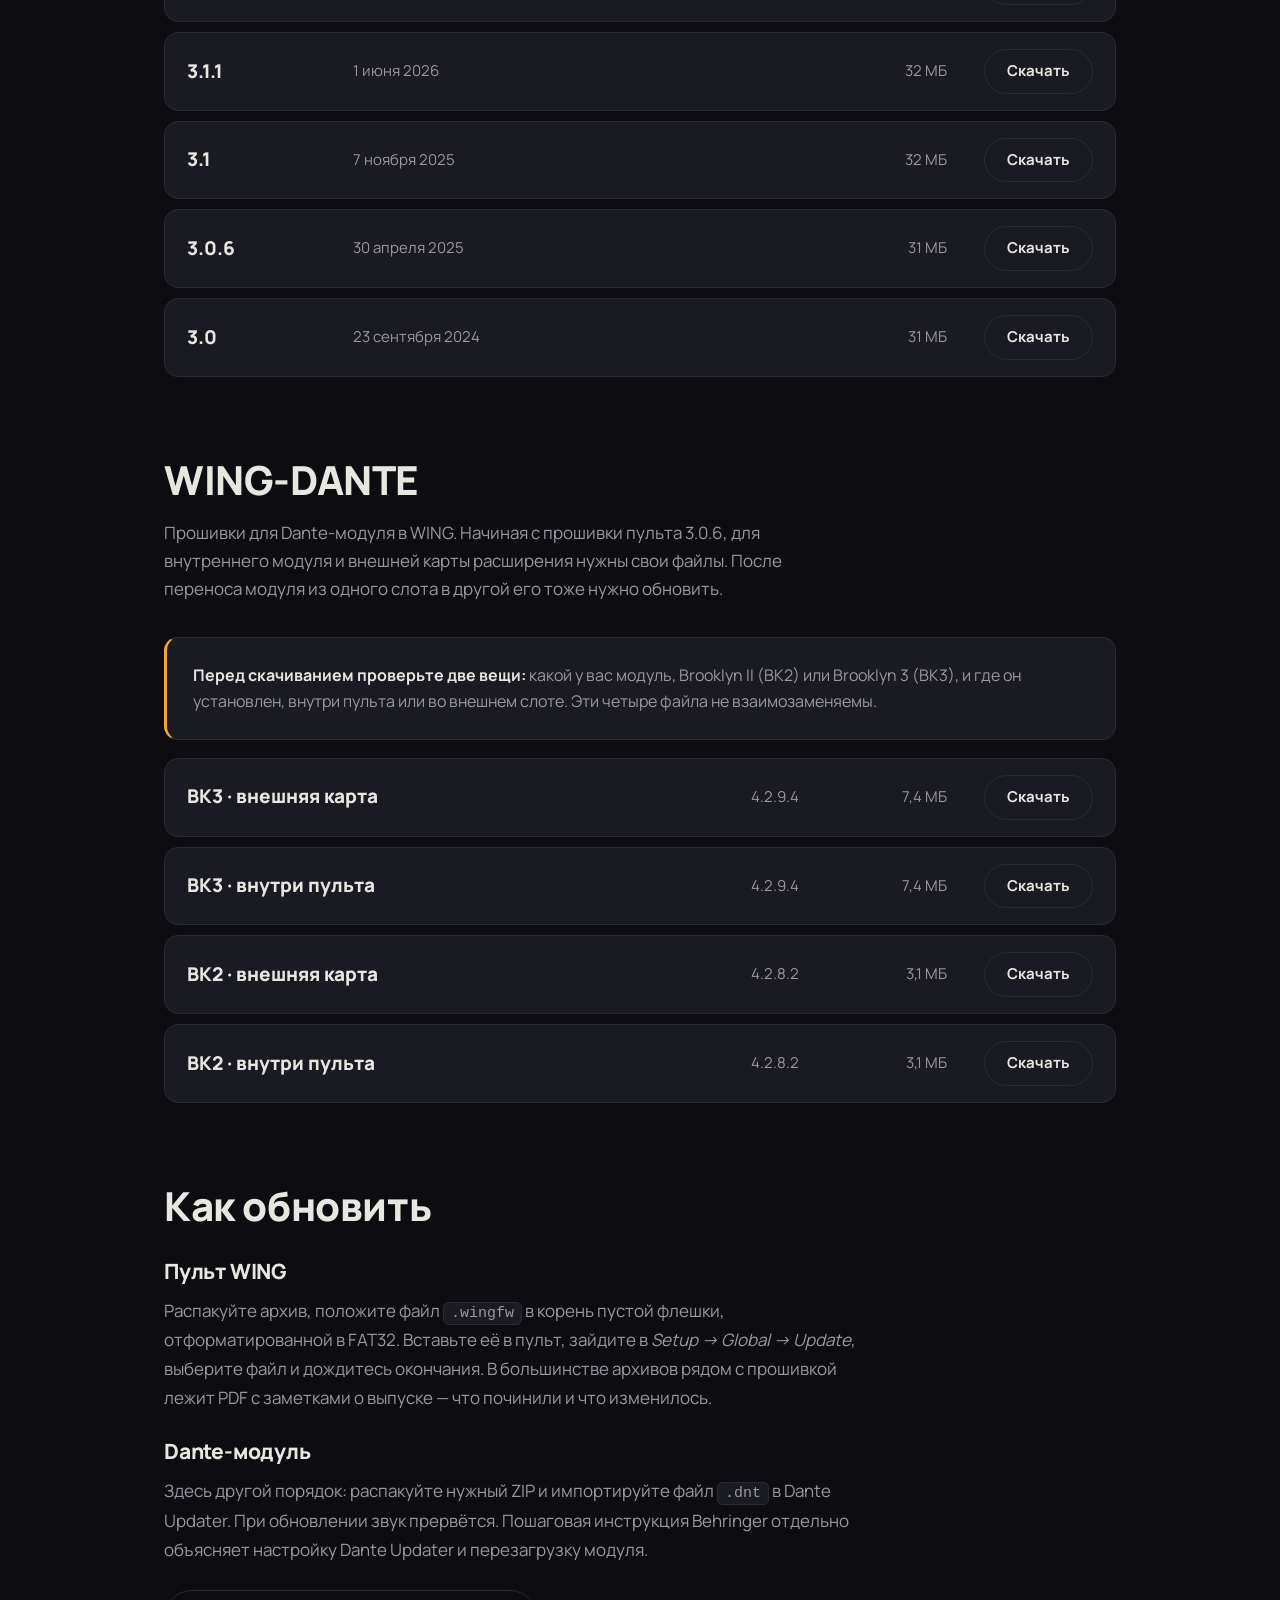
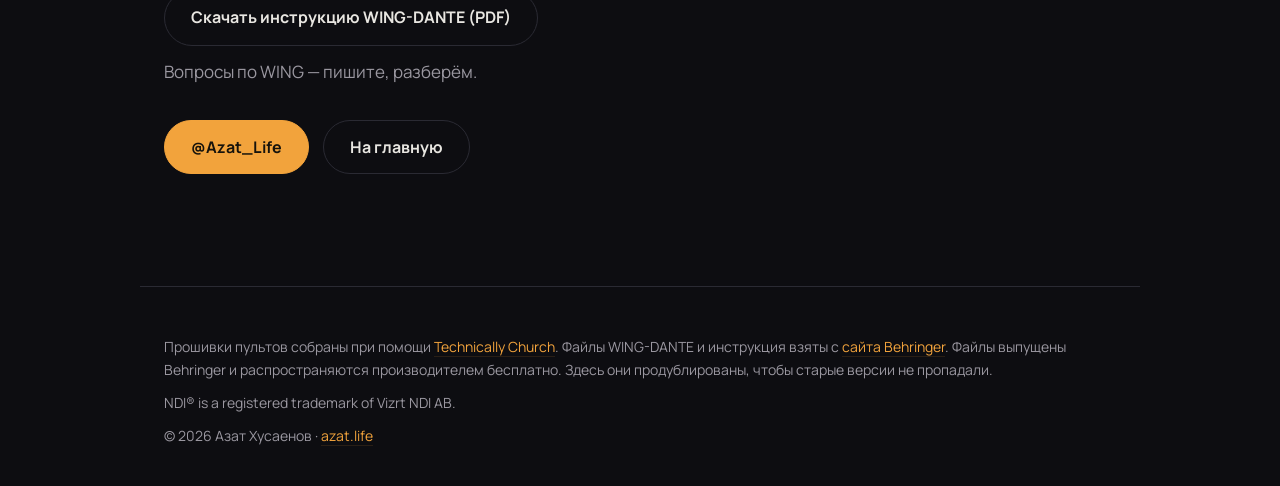
==== commit a1bfab38: "Добавить установщики NDI Runtime для CueDeck" ====
--- a/behringer-firmware/index.html
+++ b/behringer-firmware/index.html
@@ -3,10 +3,10 @@
 <head>
   <meta charset="UTF-8">
   <meta name="viewport" content="width=device-width, initial-scale=1.0">
-  <title>Прошивки Behringer WING — архив всех версий</title>
-  <meta name="description" content="Архив прошивок Behringer WING, WING Compact и WING Rack: все версии от 2.0 до 3.1.2 с датами сборки и заметками о выпуске. Скачать напрямую.">
-  <meta property="og:title" content="Прошивки Behringer WING — архив всех версий">
-  <meta property="og:description" content="WING, Compact и Rack: версии от 2.0 до 3.1.2 в одном месте.">
+  <title>Загрузки для сцены — NDI Runtime, WING и Dante</title>
+  <meta name="description" content="NDI Runtime для CueDeck на Windows и macOS, архив прошивок Behringer WING, WING Compact, WING Rack и обновления Dante.">
+  <meta property="og:title" content="Загрузки для сцены — NDI Runtime, WING и Dante">
+  <meta property="og:description" content="NDI Runtime для CueDeck и прошивки Behringer WING и Dante.">
   <meta property="og:url" content="https://azat.life/behringer-firmware/">
   <meta property="og:type" content="website">
   <meta property="og:image" content="https://azat.life/generated/wing-firmware-og.jpg">
@@ -24,6 +24,7 @@
   <header class="nav">
     <a class="nav__logo" href="/">azat.life</a>
     <nav class="nav__links">
+      <a href="#ndi">NDI</a>
       <a href="#full">WING</a>
       <a href="#compact">Compact</a>
       <a href="#rack">Rack</a>
@@ -36,16 +37,26 @@
 
     <section class="hero hero--page">
       <div class="hero__text">
-        <p class="hero__kicker">Архив прошивок</p>
-        <h1>Behringer WING</h1>
-        <p class="hero__lead">
-          Все версии для WING, WING Compact и WING Rack — от 2.0 до 3.1.2.
-          С датами сборки и заметками о выпуске, скачиваются напрямую.
-        </p>
-      </div>
-    </section>
-
-    <section class="section">
+        <h1>Загрузки для сцены</h1>
+        <p class="hero__lead">NDI Runtime для CueDeck и архив прошивок Behringer WING и Dante.</p>
+      </div>
+    </section>
+
+    <section class="section" id="ndi">
+      <h2>NDI® Runtime для CueDeck</h2>
+      <p class="section__intro">
+        Выберите установщик для своей системы. После установки откройте «Настройки → Выходы»
+        в CueDeck, выключите нужный NDI-выход и включите его снова.
+      </p>
+      <div class="hero__actions">
+        <a class="btn btn--primary" href="files/ndi-runtime-windows.exe">Windows (.exe)</a>
+        <a class="btn" href="files/ndi-runtime-macos.pkg">macOS (.pkg)</a>
+      </div>
+      <p class="section__intro">Здесь лежат оригинальные установщики. <a href="https://ndi.video/">Сайт NDI</a>.</p>
+    </section>
+
+    <section class="section" aria-labelledby="wing-archive">
+      <h2 id="wing-archive">Прошивки Behringer WING</h2>
       <div class="notice">
         <p>
           <strong>Зачем это здесь.</strong> Behringer держит на сайте только последнюю версию.
@@ -276,6 +287,7 @@
       Файлы выпущены Behringer и распространяются производителем бесплатно.
       Здесь они продублированы, чтобы старые версии не пропадали.
     </p>
+    <p>NDI® is a registered trademark of Vizrt NDI AB.</p>
     <p>© 2026 Азат Хусаенов · <a href="/">azat.life</a></p>
   </footer>
 
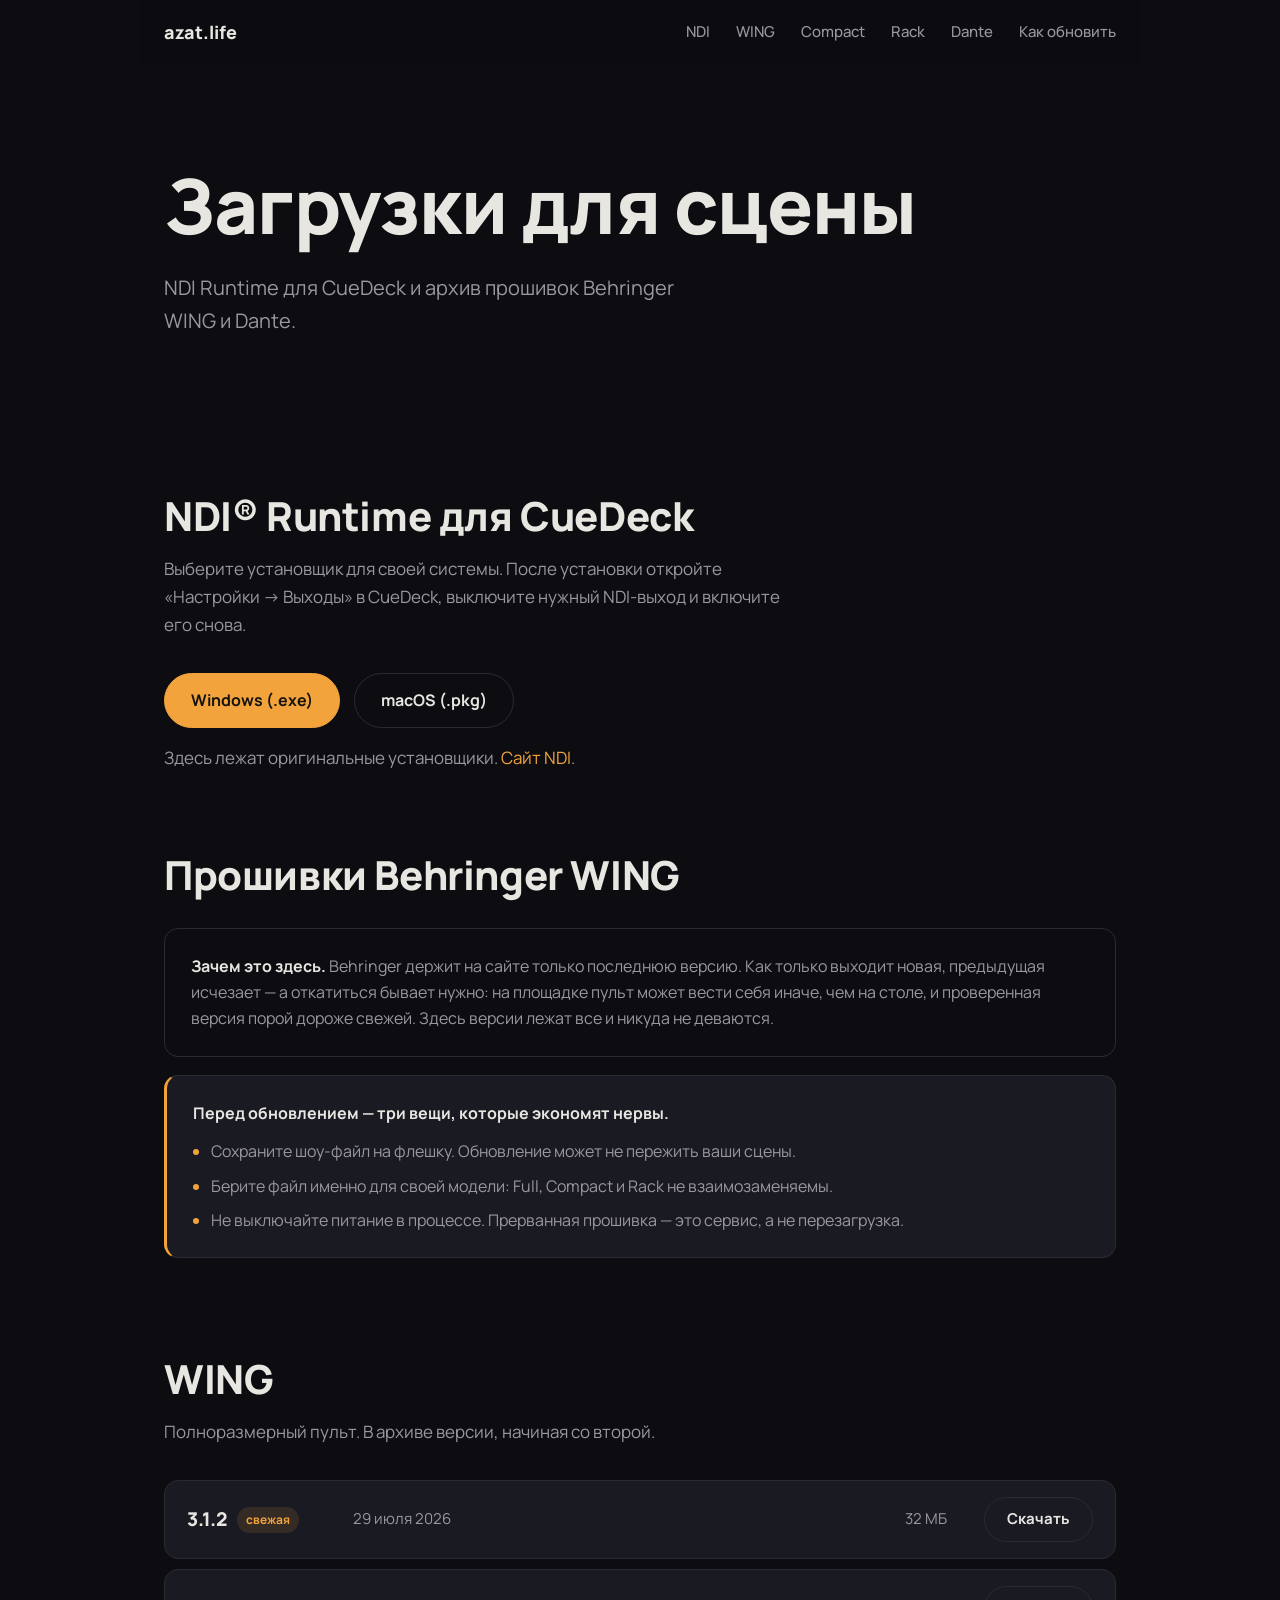
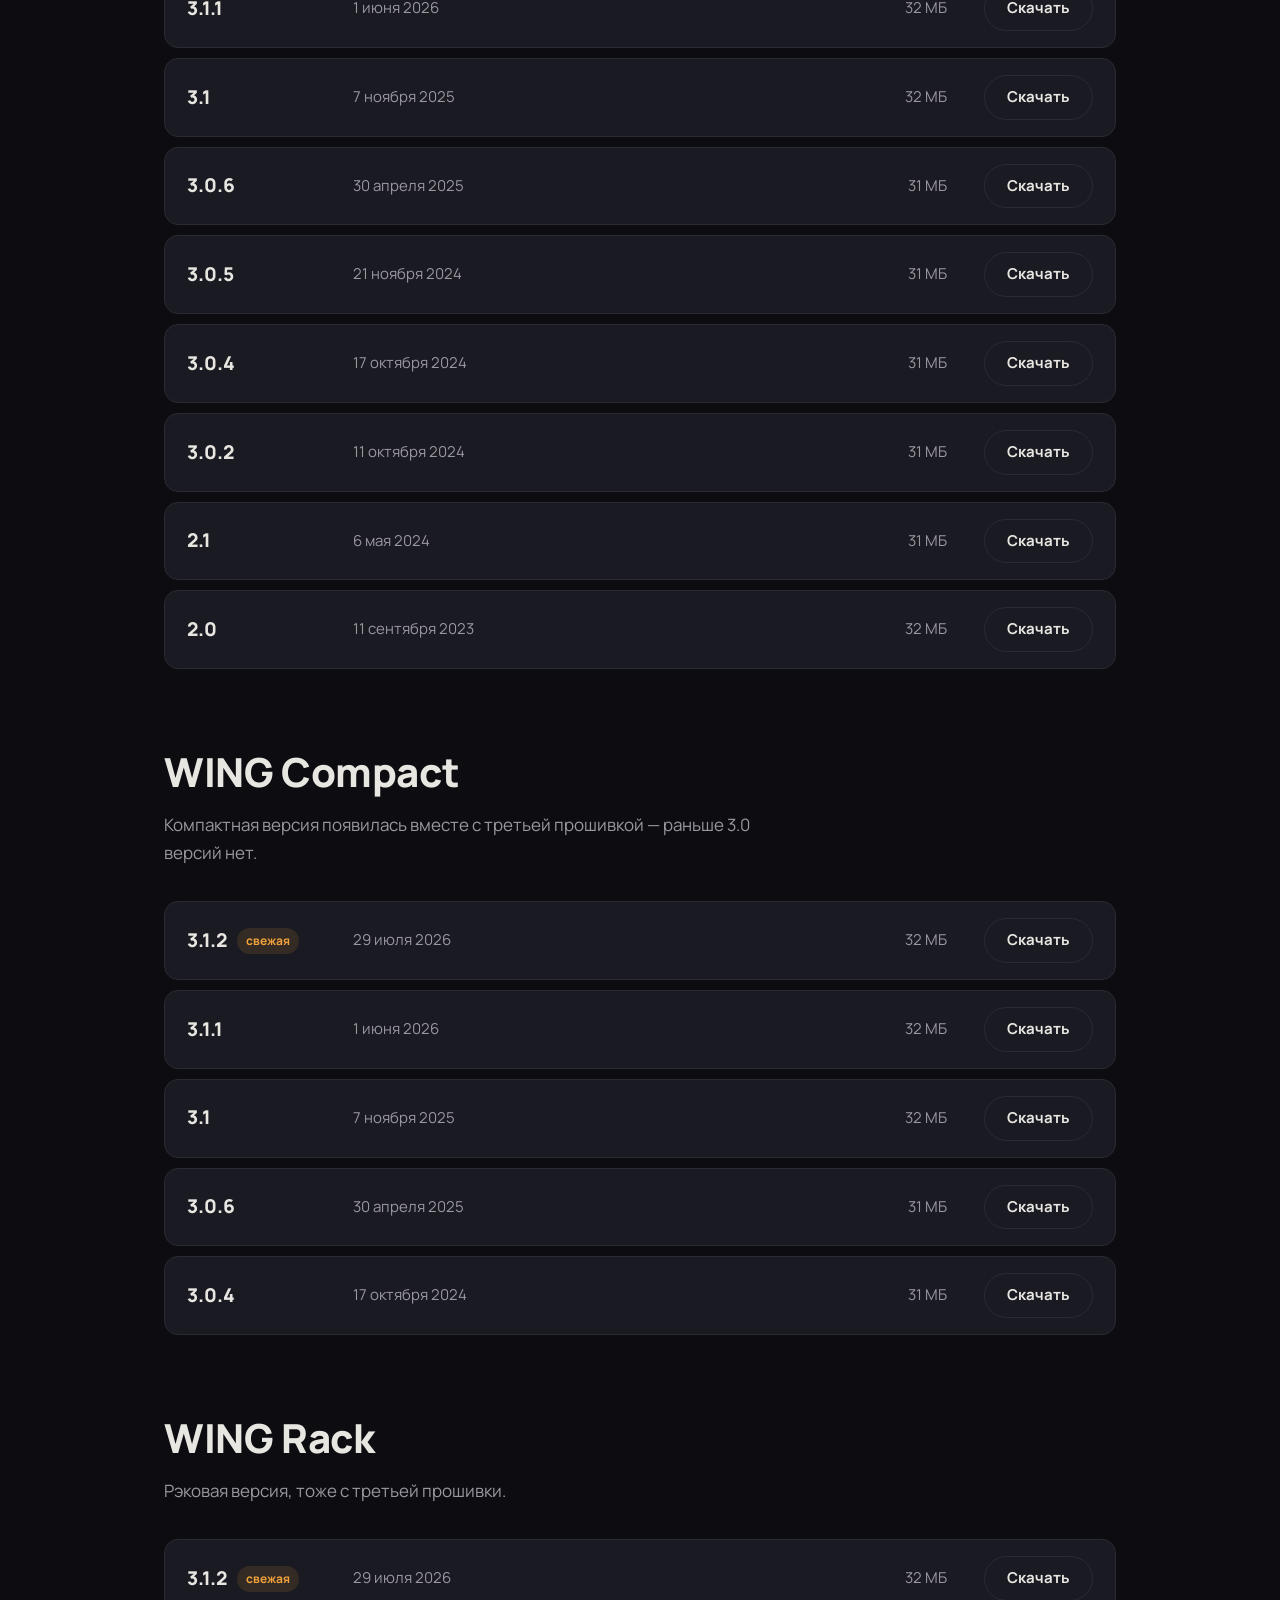
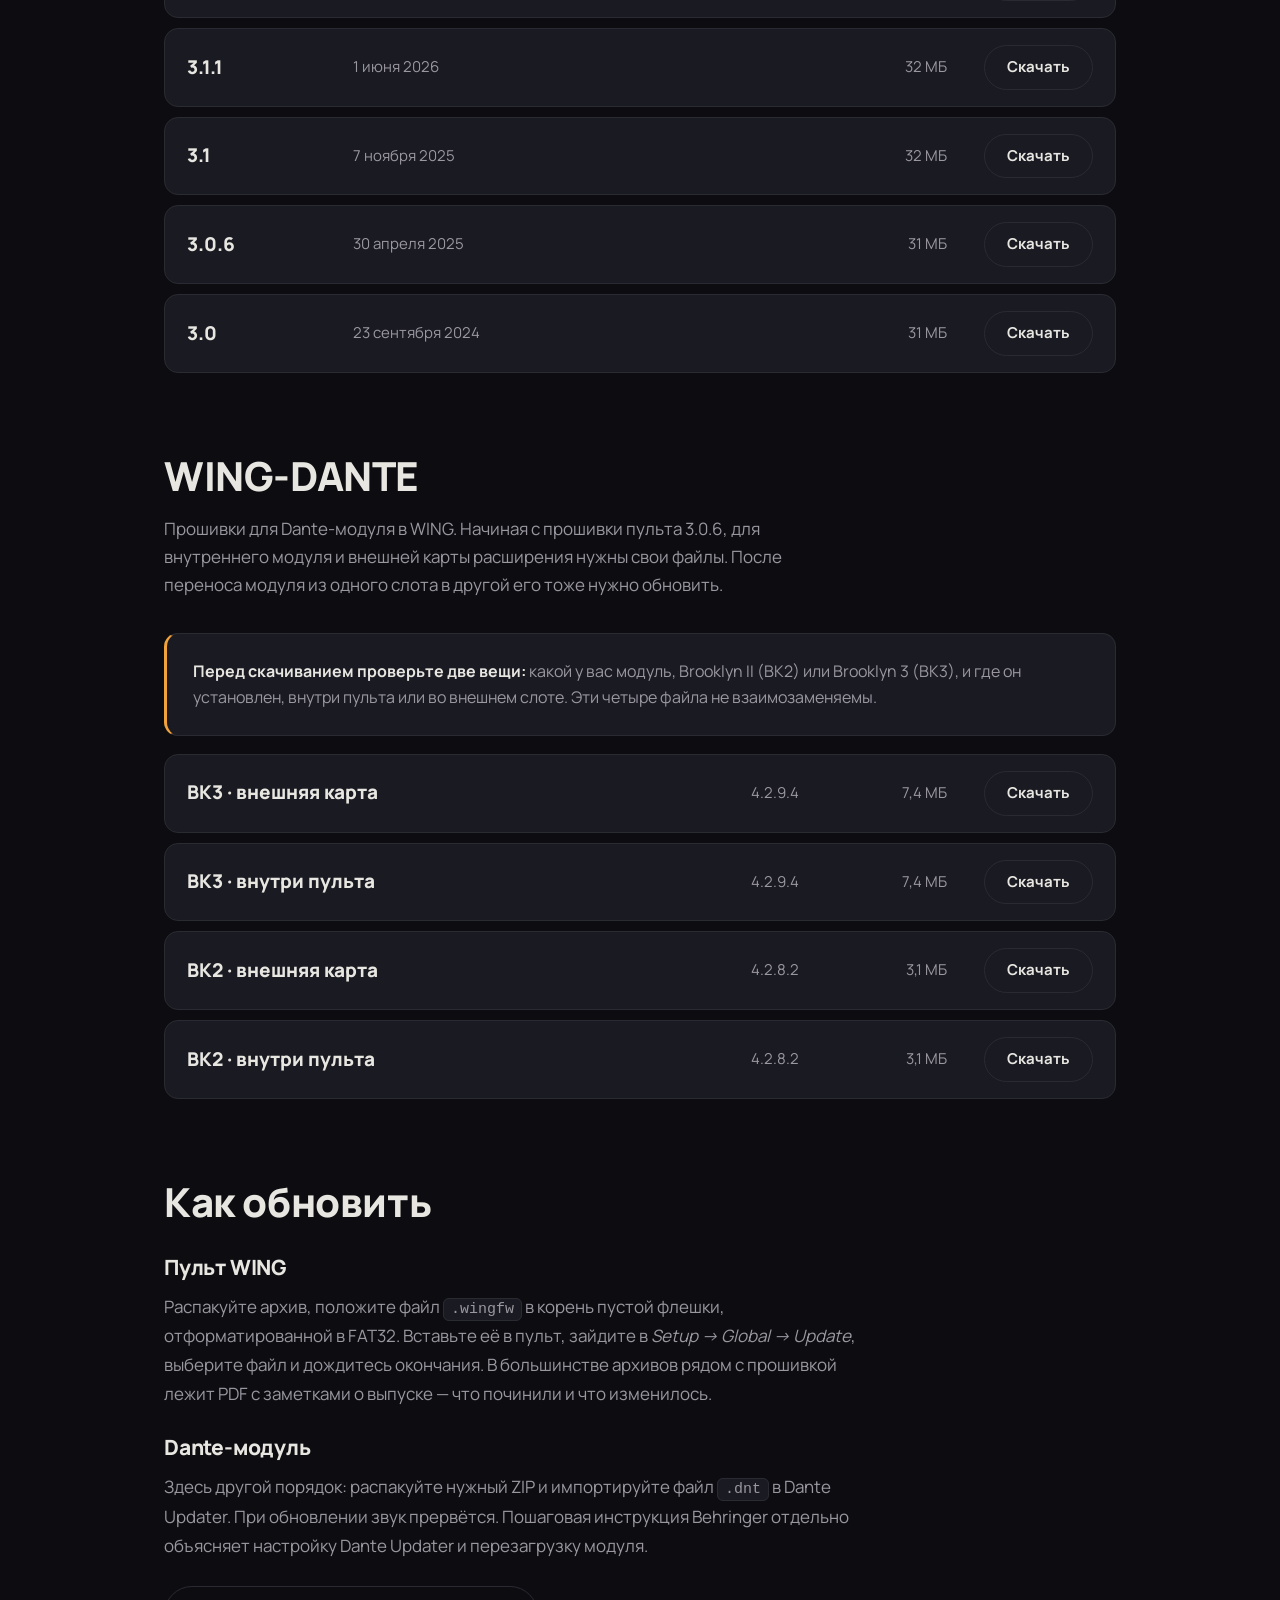
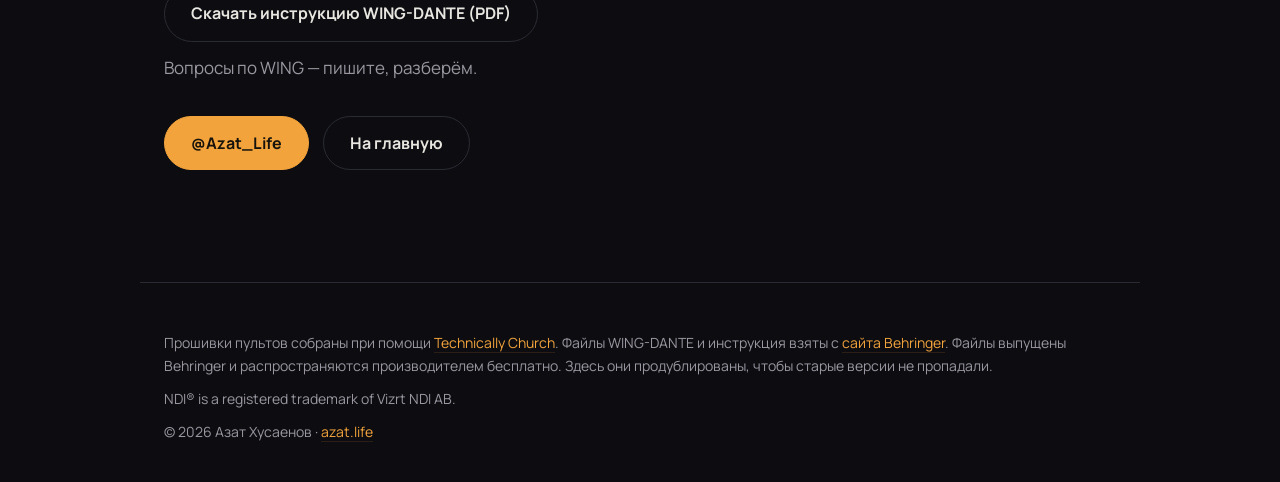
==== commit eada9a77: "Добавить отступ под кнопками загрузки NDI" ====
--- a/behringer-firmware/index.html
+++ b/behringer-firmware/index.html
@@ -17,7 +17,7 @@
   <link rel="preconnect" href="https://fonts.googleapis.com">
   <link rel="preconnect" href="https://fonts.gstatic.com" crossorigin>
   <link href="https://fonts.googleapis.com/css2?family=Manrope:wght@400;500;700;800&display=swap" rel="stylesheet">
-  <link rel="stylesheet" href="../css/style.css">
+  <link rel="stylesheet" href="../css/style.css?v=ndi-spacing">
 </head>
 <body>
 
--- a/css/style.css
+++ b/css/style.css
@@ -257,6 +257,10 @@
   margin: -14px 0 34px;
 }
 
+#ndi .hero__actions + .section__intro {
+  margin: 16px 0 0;
+}
+
 /* ---------- Карточки ---------- */
 
 .cards {
